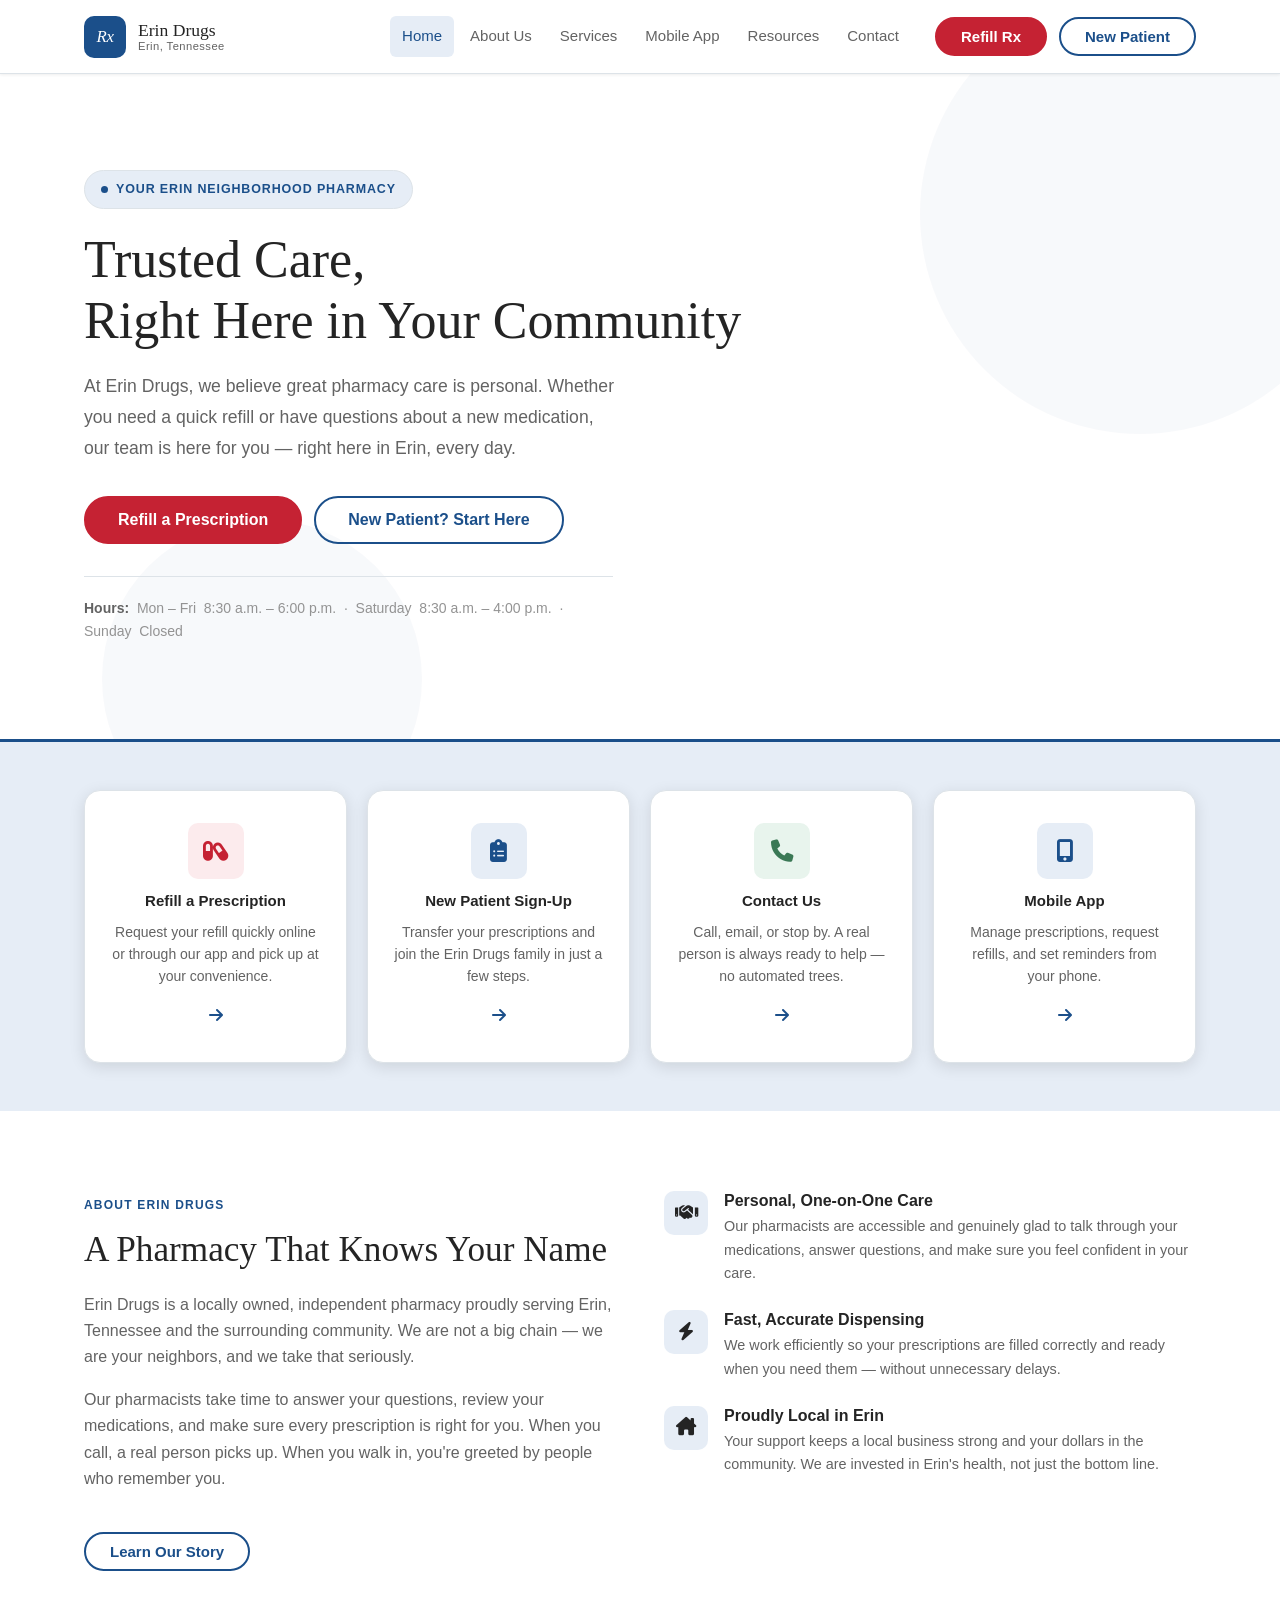
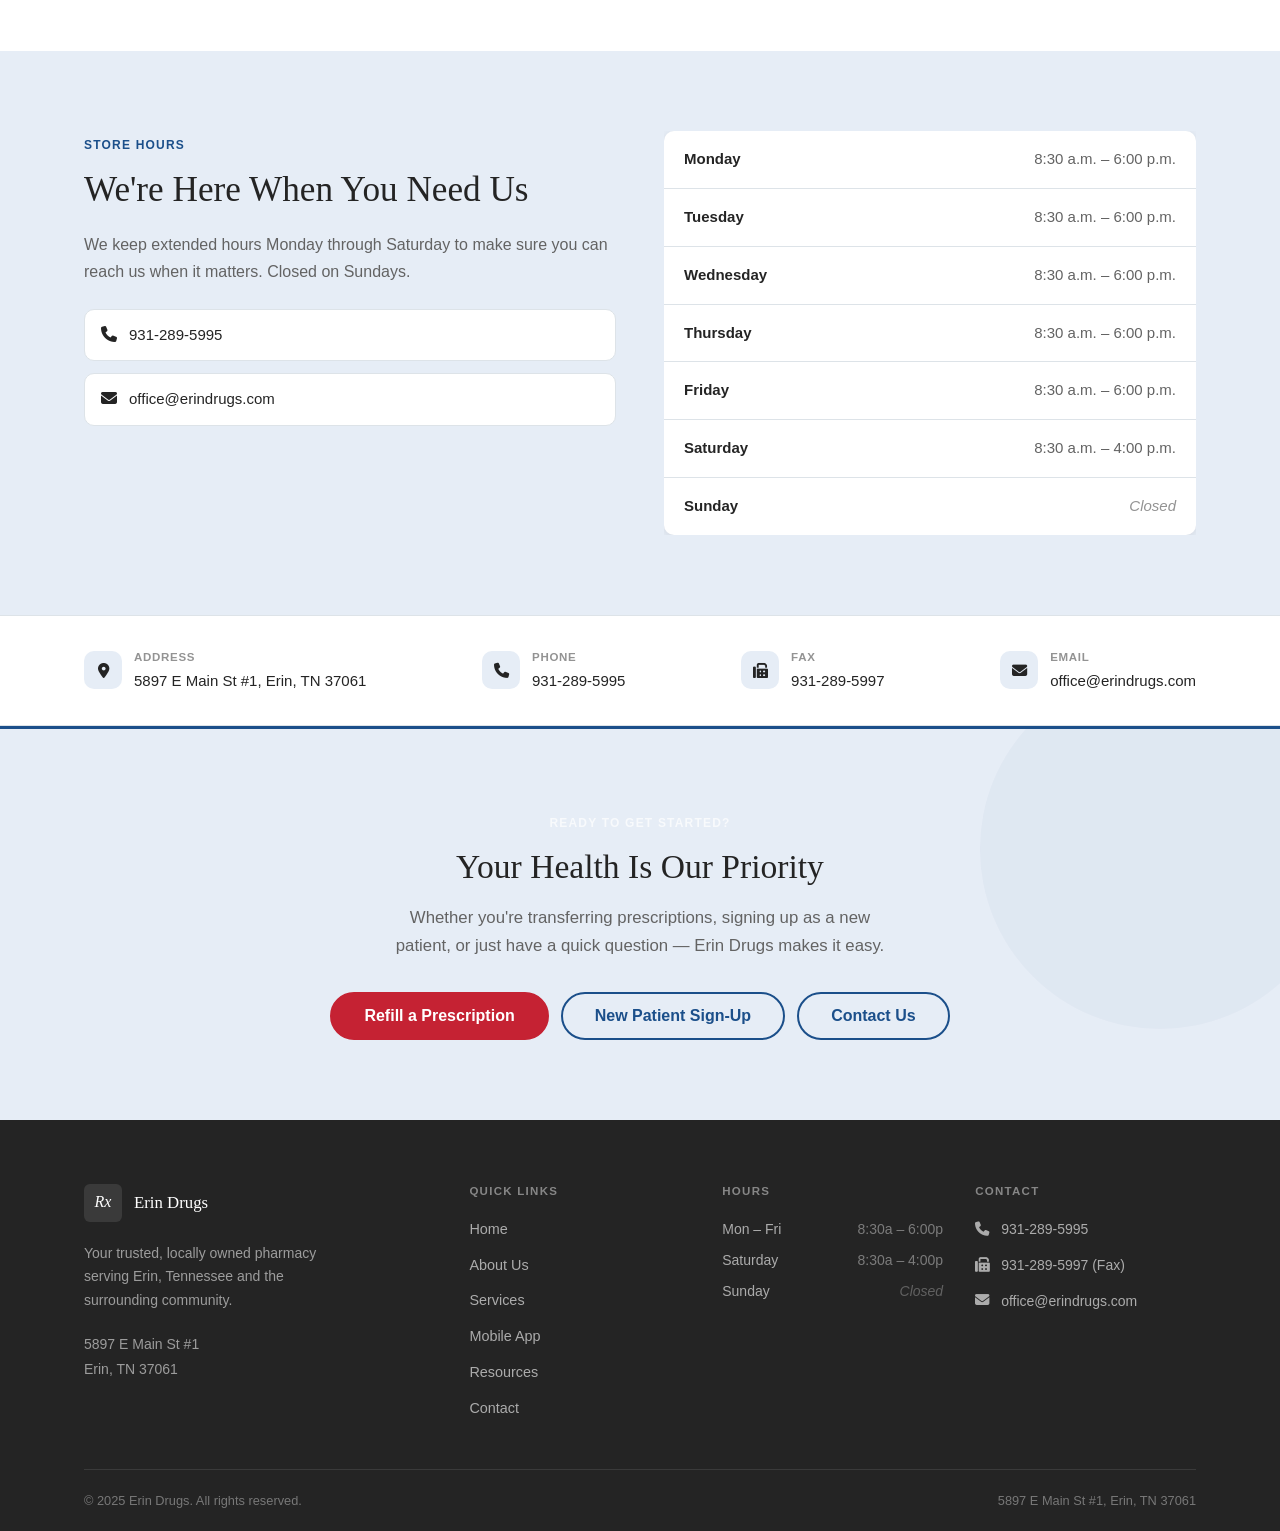
==== index.html @ 94b5dfa4 "Initial commit" ====
<!DOCTYPE html>
<html lang="en">
<head>
  <meta charset="UTF-8" />
  <meta name="viewport" content="width=device-width, initial-scale=1.0" />
  <meta name="description" content="Erin Drugs is your trusted, locally owned pharmacy in Erin, Tennessee. Prescription refills, medication counseling, immunizations, and more — from a team that knows you by name." />
  <title>Erin Drugs — Erin, TN</title>
  <link rel="stylesheet" href="styles.css" />
  <link rel="stylesheet" href="https://cdnjs.cloudflare.com/ajax/libs/font-awesome/6.5.1/css/all.min.css" />
</head>
<body>

  <!-- ============================================================
       SITE HEADER — repeated on every page
       ============================================================ -->
  <header class="site-header">
    <div class="container header-inner">

      <a href="index.html" class="logo" aria-label="Erin Drugs — Home">
        <div class="logo-mark" aria-hidden="true">Rx</div>
        <div class="logo-text">
          <span class="logo-name">Erin Drugs</span>
          <span class="logo-tagline">Erin, Tennessee</span>
        </div>
      </a>

      <nav class="main-nav" id="main-nav" aria-label="Main navigation">
        <ul class="nav-list">
          <li><a href="index.html">Home</a></li>
          <li><a href="about.html">About Us</a></li>
          <li><a href="services.html">Services</a></li>
          <li><a href="mobile-app.html">Mobile App</a></li>
          <li><a href="resources.html">Resources</a></li>
          <li><a href="contact.html">Contact</a></li>
        </ul>
        <!-- These buttons are visible only in the mobile nav panel -->
        <div class="nav-mobile-actions">
          <a href="https://portal.digitalpharmacist.com/?pharmacy_id=72386233-e318-42da-95c2-bdc05692a526" class="btn btn-accent btn-lg">Refill a Prescription</a>
          <!-- TODO: Replace # with your new patient registration URL -->
          <a href="contact.html" class="btn btn-outline btn-lg">New Patient Sign-Up</a>
        </div>
      </nav>

      <!-- Desktop action buttons -->
      <div class="header-actions">
        <a href="https://portal.digitalpharmacist.com/?pharmacy_id=72386233-e318-42da-95c2-bdc05692a526" class="btn btn-accent">Refill Rx</a>
        <!-- TODO: Replace # with your new patient registration URL -->
        <a href="contact.html" class="btn btn-outline">New Patient</a>
      </div>

      <button
        class="mobile-menu-toggle"
        id="mobile-menu-toggle"
        aria-controls="main-nav"
        aria-expanded="false"
        aria-label="Toggle navigation menu"
      >
        <span></span>
        <span></span>
        <span></span>
      </button>

    </div>
  </header>
  <!-- ============================================================
       END SITE HEADER
       ============================================================ -->


  <main>

    <!-- ────────────────────────────────────────────────────────
         HERO
         ──────────────────────────────────────────────────────── -->
    <section class="hero" aria-labelledby="hero-heading">
      <div class="container">
        <div class="hero-inner">

          <div class="hero-badge" aria-hidden="true">
            <span class="hero-badge-dot"></span>
            Your Erin Neighborhood Pharmacy
          </div>

          <h1 id="hero-heading">
            Trusted Care,<br>
            Right Here in Your Community
          </h1>

          <p class="hero-sub">
            At Erin Drugs, we believe great pharmacy care is personal.
            Whether you need a quick refill or have questions about a new
            medication, our team is here for you — right here in Erin,
            every day.
          </p>

          <div class="hero-actions">
            <a href="https://portal.digitalpharmacist.com/?pharmacy_id=72386233-e318-42da-95c2-bdc05692a526" class="btn btn-accent btn-lg">Refill a Prescription</a>
            <!-- TODO: Replace # with your new patient registration URL -->
            <a href="contact.html" class="btn btn-outline btn-lg">New Patient? Start Here</a>
          </div>

          <p class="hero-note">
            <strong>Hours:</strong>&nbsp;
            Mon – Fri &nbsp;8:30 a.m. – 6:00 p.m.
            &nbsp;·&nbsp;
            Saturday &nbsp;8:30 a.m. – 4:00 p.m.
            &nbsp;·&nbsp;
            Sunday &nbsp;Closed
          </p>

        </div>
      </div>
    </section>
    <!-- END HERO -->


    <!-- ────────────────────────────────────────────────────────
         QUICK ACTION CARDS
         ──────────────────────────────────────────────────────── -->
    <section class="section section--sm section--alt" aria-label="Quick actions">
      <div class="container">
        <div class="action-cards">

          <a href="https://portal.digitalpharmacist.com/?pharmacy_id=72386233-e318-42da-95c2-bdc05692a526" class="action-card">
            <div class="action-card-icon action-card-icon--accent" aria-hidden="true"><i class="fa-solid fa-capsules"></i></div>
            <h3>Refill a Prescription</h3>
            <p>Request your refill quickly online or through our app and pick up at your convenience.</p>
            <span class="action-card-arrow" aria-hidden="true"><i class="fa-solid fa-arrow-right"></i></span>
          </a>

          <!-- TODO: Replace # with your new patient registration URL -->
          <a href="contact.html" class="action-card">
            <div class="action-card-icon action-card-icon--primary" aria-hidden="true"><i class="fa-solid fa-clipboard-list"></i></div>
            <h3>New Patient Sign-Up</h3>
            <p>Transfer your prescriptions and join the Erin Drugs family in just a few steps.</p>
            <span class="action-card-arrow" aria-hidden="true"><i class="fa-solid fa-arrow-right"></i></span>
          </a>

          <a href="contact.html" class="action-card">
            <div class="action-card-icon action-card-icon--green" aria-hidden="true"><i class="fa-solid fa-phone"></i></div>
            <h3>Contact Us</h3>
            <p>Call, email, or stop by. A real person is always ready to help — no automated trees.</p>
            <span class="action-card-arrow" aria-hidden="true"><i class="fa-solid fa-arrow-right"></i></span>
          </a>

          <a href="mobile-app.html" class="action-card">
            <div class="action-card-icon action-card-icon--primary" aria-hidden="true"><i class="fa-solid fa-mobile-screen-button"></i></div>
            <h3>Mobile App</h3>
            <p>Manage prescriptions, request refills, and set reminders from your phone.</p>
            <span class="action-card-arrow" aria-hidden="true"><i class="fa-solid fa-arrow-right"></i></span>
          </a>

        </div>
      </div>
    </section>
    <!-- END QUICK ACTION CARDS -->


    <!-- ────────────────────────────────────────────────────────
         WELCOME / TRUST SECTION
         ──────────────────────────────────────────────────────── -->
    <section class="section section--white" aria-labelledby="welcome-heading">
      <div class="container">
        <div class="welcome-grid">

          <div class="welcome-text">
            <span class="section-label">About Erin Drugs</span>
            <h2 id="welcome-heading">A Pharmacy That Knows Your Name</h2>
            <p>
              Erin Drugs is a locally owned, independent pharmacy proudly serving
              Erin, Tennessee and the surrounding community. We are not a big chain —
              we are your neighbors, and we take that seriously.
            </p>
            <p>
              Our pharmacists take time to answer your questions, review your medications,
              and make sure every prescription is right for you. When you call, a real person
              picks up. When you walk in, you're greeted by people who remember you.
            </p>
            <a href="about.html" class="btn btn-outline mt-6">Learn Our Story</a>
          </div>

          <div class="trust-points">

            <div class="trust-point">
              <div class="trust-point-icon" aria-hidden="true"><i class="fa-solid fa-handshake"></i></div>
              <div class="trust-point-body">
                <h4>Personal, One-on-One Care</h4>
                <p>Our pharmacists are accessible and genuinely glad to talk through your medications, answer questions, and make sure you feel confident in your care.</p>
              </div>
            </div>

            <div class="trust-point">
              <div class="trust-point-icon" aria-hidden="true"><i class="fa-solid fa-bolt"></i></div>
              <div class="trust-point-body">
                <h4>Fast, Accurate Dispensing</h4>
                <p>We work efficiently so your prescriptions are filled correctly and ready when you need them — without unnecessary delays.</p>
              </div>
            </div>

            <div class="trust-point">
              <div class="trust-point-icon" aria-hidden="true"><i class="fa-solid fa-house-chimney"></i></div>
              <div class="trust-point-body">
                <h4>Proudly Local in Erin</h4>
                <p>Your support keeps a local business strong and your dollars in the community. We are invested in Erin's health, not just the bottom line.</p>
              </div>
            </div>

          </div>

        </div>
      </div>
    </section>
    <!-- END WELCOME / TRUST SECTION -->


    <!-- ────────────────────────────────────────────────────────
         HOURS SECTION
         ──────────────────────────────────────────────────────── -->
    <section class="section section--alt" aria-labelledby="hours-heading">
      <div class="container">
        <div class="hours-grid">

          <div class="hours-info">
            <span class="section-label">Store Hours</span>
            <h2 id="hours-heading">We're Here When You Need Us</h2>
            <p>
              We keep extended hours Monday through Saturday to make sure you can reach us
              when it matters. Closed on Sundays.
            </p>
            <div class="hours-contact-links">
              <a href="tel:9312895995" class="hours-contact-link">
                <span aria-hidden="true"><i class="fa-solid fa-phone"></i></span>
                931-289-5995
              </a>
              <a href="mailto:office@erindrugs.com" class="hours-contact-link">
                <span aria-hidden="true"><i class="fa-solid fa-envelope"></i></span>
                office@erindrugs.com
              </a>
            </div>
          </div>

          <div class="hours-table-wrap">
            <table class="hours-table" aria-label="Pharmacy hours of operation">
              <tbody>
                <tr>
                  <td>Monday</td>
                  <td>8:30 a.m. – 6:00 p.m.</td>
                </tr>
                <tr>
                  <td>Tuesday</td>
                  <td>8:30 a.m. – 6:00 p.m.</td>
                </tr>
                <tr>
                  <td>Wednesday</td>
                  <td>8:30 a.m. – 6:00 p.m.</td>
                </tr>
                <tr>
                  <td>Thursday</td>
                  <td>8:30 a.m. – 6:00 p.m.</td>
                </tr>
                <tr>
                  <td>Friday</td>
                  <td>8:30 a.m. – 6:00 p.m.</td>
                </tr>
                <tr>
                  <td>Saturday</td>
                  <td>8:30 a.m. – 4:00 p.m.</td>
                </tr>
                <tr>
                  <td>Sunday</td>
                  <td class="hours-closed">Closed</td>
                </tr>
              </tbody>
            </table>
          </div>

        </div>
      </div>
    </section>
    <!-- END HOURS SECTION -->


    <!-- ────────────────────────────────────────────────────────
         CONTACT STRIP
         ──────────────────────────────────────────────────────── -->
    <div class="contact-strip" aria-label="Contact information summary">
      <div class="container">
        <div class="contact-strip-inner">

          <div class="contact-strip-item">
            <div class="contact-strip-icon" aria-hidden="true"><i class="fa-solid fa-location-dot"></i></div>
            <div>
              <strong>Address</strong>
              <span>5897 E Main St #1, Erin, TN 37061</span>
            </div>
          </div>

          <div class="contact-strip-item">
            <div class="contact-strip-icon" aria-hidden="true"><i class="fa-solid fa-phone"></i></div>
            <div>
              <strong>Phone</strong>
              <a href="tel:9312895995">931-289-5995</a>
            </div>
          </div>

          <div class="contact-strip-item">
            <div class="contact-strip-icon" aria-hidden="true"><i class="fa-solid fa-fax"></i></div>
            <div>
              <strong>Fax</strong>
              <span>931-289-5997</span>
            </div>
          </div>

          <div class="contact-strip-item">
            <div class="contact-strip-icon" aria-hidden="true"><i class="fa-solid fa-envelope"></i></div>
            <div>
              <strong>Email</strong>
              <a href="mailto:office@erindrugs.com">office@erindrugs.com</a>
            </div>
          </div>

        </div>
      </div>
    </div>
    <!-- END CONTACT STRIP -->


    <!-- ────────────────────────────────────────────────────────
         CTA STRIP
         ──────────────────────────────────────────────────────── -->
    <section class="cta-strip" aria-labelledby="cta-heading">
      <div class="container">
        <span class="section-label section-label--light">Ready to Get Started?</span>
        <h2 id="cta-heading">Your Health Is Our Priority</h2>
        <p>
          Whether you're transferring prescriptions, signing up as a new patient, or just
          have a quick question — Erin Drugs makes it easy.
        </p>
        <div class="btn-group">
          <a href="https://portal.digitalpharmacist.com/?pharmacy_id=72386233-e318-42da-95c2-bdc05692a526" class="btn btn-accent btn-lg">Refill a Prescription</a>
          <!-- TODO: Replace # with your new patient registration URL -->
          <a href="contact.html" class="btn btn-outline btn-lg">New Patient Sign-Up</a>
          <a href="contact.html" class="btn btn-outline btn-lg">Contact Us</a>
        </div>
      </div>
    </section>
    <!-- END CTA STRIP -->

  </main>


  <!-- ============================================================
       SITE FOOTER — repeated on every page
       ============================================================ -->
  <footer class="site-footer" aria-label="Site footer">
    <div class="container">
      <div class="footer-grid">

        <div class="footer-col">
          <a href="index.html" class="footer-logo" aria-label="Erin Drugs — Home">
            <div class="footer-logo-mark" aria-hidden="true">Rx</div>
            <span class="footer-logo-name">Erin Drugs</span>
          </a>
          <p class="footer-tagline">
            Your trusted, locally owned pharmacy serving Erin, Tennessee
            and the surrounding community.
          </p>
          <address class="footer-address">
            5897 E Main St #1<br>
            Erin, TN 37061
          </address>
        </div>

        <div class="footer-col">
          <h4>Quick Links</h4>
          <nav class="footer-links" aria-label="Footer navigation">
            <a href="index.html">Home</a>
            <a href="about.html">About Us</a>
            <a href="services.html">Services</a>
            <a href="mobile-app.html">Mobile App</a>
            <a href="resources.html">Resources</a>
            <a href="contact.html">Contact</a>
          </nav>
        </div>

        <div class="footer-col">
          <h4>Hours</h4>
          <div class="footer-hours">
            <div class="footer-hours-row">
              <span>Mon – Fri</span>
              <span>8:30a – 6:00p</span>
            </div>
            <div class="footer-hours-row">
              <span>Saturday</span>
              <span>8:30a – 4:00p</span>
            </div>
            <div class="footer-hours-row">
              <span>Sunday</span>
              <span class="closed">Closed</span>
            </div>
          </div>
        </div>

        <div class="footer-col">
          <h4>Contact</h4>
          <div class="footer-contact-links">
            <a href="tel:9312895995" class="footer-contact-link">
              <span aria-hidden="true"><i class="fa-solid fa-phone"></i></span> 931-289-5995
            </a>
            <a href="tel:9312895997" class="footer-contact-link">
              <span aria-hidden="true"><i class="fa-solid fa-fax"></i></span> 931-289-5997 (Fax)
            </a>
            <a href="mailto:office@erindrugs.com" class="footer-contact-link">
              <span aria-hidden="true"><i class="fa-solid fa-envelope"></i></span> office@erindrugs.com
            </a>
          </div>
        </div>

      </div>

      <div class="footer-bottom">
        <span>&copy; 2025 Erin Drugs. All rights reserved.</span>
        <span>5897 E Main St #1, Erin, TN 37061</span>
      </div>
    </div>
  </footer>
  <!-- ============================================================
       END SITE FOOTER
       ============================================================ -->


  <script src="script.js"></script>
</body>
</html>
---- styles.css ----
/* ==================================================
   Erin Drugs — Main Stylesheet
   styles.css
   ==================================================

   Table of Contents
   -------------------------------------------------
   1.  CSS Custom Properties
   2.  Reset & Base
   3.  Typography
   4.  Container & Layout
   5.  Buttons
   6.  Site Header & Logo
   7.  Navigation
   8.  Mobile Menu Toggle
   9.  Home Hero
   10. Quick Action Cards
   11. Welcome / Trust Section
   12. Hours Section
   13. Contact Info Strip
   14. CTA Strip
   15. Subpage Hero (Interior Pages)
   16. Content Sections (Shared)
   17. Service Items
   18. Value / Feature Cards
   19. About Page
   20. Mobile App Page
   21. Resources & FAQ Page
   22. Contact Page
   23. Contact Form
   24. Map Placeholder
   25. Site Footer
   26. Utilities
   27. Responsive — Tablet (max-width: 960px)
   28. Responsive — Mobile (max-width: 640px)
   ================================================== */


/* ─── 1. CSS Custom Properties ─────────────────────────────── */

:root {
  /* Brand colors */
  --clr-primary:         #1B4F8A;
  --clr-primary-dark:    #153E6E;
  --clr-primary-darker:  #0E2A4D;
  --clr-primary-light:   #E6EDF6;

  --clr-accent:          #C52233;
  --clr-accent-dark:     #A41C2B;
  --clr-accent-light:    #FCEBED;

  --clr-green:           #3A7855;
  --clr-green-light:     #E8F4ED;

  /* Neutrals */
  --clr-text:            #242424;
  --clr-text-muted:      #636363;
  --clr-text-light:      #939393;
  --clr-bg:              #FFFFFF;
  --clr-bg-alt:          #E6EDF6;
  --clr-white:           #FFFFFF;
  --clr-border:          #DDE3E8;
  --clr-border-dark:     #C5CDD4;

  /* Spacing scale */
  --sp-1:   0.25rem;
  --sp-2:   0.5rem;
  --sp-3:   0.75rem;
  --sp-4:   1rem;
  --sp-5:   1.25rem;
  --sp-6:   1.5rem;
  --sp-8:   2rem;
  --sp-10:  2.5rem;
  --sp-12:  3rem;
  --sp-16:  4rem;
  --sp-20:  5rem;
  --sp-24:  6rem;

  /* Border radius */
  --r-xs:   4px;
  --r-sm:   6px;
  --r:      10px;
  --r-lg:   16px;
  --r-xl:   24px;
  --r-full: 9999px;

  /* Shadows */
  --sh-xs: 0 1px 3px rgba(0, 0, 0, 0.07);
  --sh-sm: 0 2px 8px rgba(0, 0, 0, 0.09);
  --sh:    0 4px 16px rgba(0, 0, 0, 0.11);
  --sh-md: 0 8px 24px rgba(0, 0, 0, 0.13);
  --sh-lg: 0 16px 48px rgba(0, 0, 0, 0.15);

  /* Typography */
  --font-body:  -apple-system, BlinkMacSystemFont, 'Segoe UI', Roboto,
                Oxygen-Sans, Ubuntu, Cantarell, 'Helvetica Neue', sans-serif;
  --font-serif: Georgia, 'Palatino Linotype', 'Book Antiqua', Palatino, serif;

  /* Layout */
  --max-w:  1160px;
  --hdr-h:  74px;

  /* Transitions */
  --tr:      0.18s ease;
  --tr-slow: 0.30s ease;
}


/* ─── 2. Reset & Base ───────────────────────────────────────── */

*,
*::before,
*::after {
  box-sizing: border-box;
  margin: 0;
  padding: 0;
}

html {
  scroll-behavior: smooth;
  -webkit-text-size-adjust: 100%;
}

body {
  font-family: var(--font-body);
  font-size: 1rem;
  line-height: 1.65;
  color: var(--clr-text);
  background-color: var(--clr-bg);
  -webkit-font-smoothing: antialiased;
  -moz-osx-font-smoothing: grayscale;
}

body.nav-is-open {
  overflow: hidden;
}

img {
  max-width: 100%;
  height: auto;
  display: block;
}

a {
  color: var(--clr-primary);
  text-decoration: none;
  transition: color var(--tr);
}

a:hover {
  color: var(--clr-primary-dark);
}

ul,
ol {
  list-style: none;
}

table {
  border-collapse: collapse;
  width: 100%;
}

input,
textarea,
select,
button {
  font-family: inherit;
  font-size: inherit;
}


/* ─── 3. Typography ─────────────────────────────────────────── */

h1,
h2,
h3,
h4,
h5,
h6 {
  font-family: var(--font-serif);
  line-height: 1.25;
  color: var(--clr-text);
  font-weight: normal;
}

h1 { font-size: clamp(2rem, 5vw, 3rem); }
h2 { font-size: clamp(1.6rem, 3.5vw, 2.2rem); }
h3 { font-size: clamp(1.15rem, 2.5vw, 1.5rem); }
h4 { font-size: 1rem;      font-family: var(--font-body); font-weight: 700; }
h5 { font-size: 0.9375rem; font-family: var(--font-body); font-weight: 700; }

p {
  margin-bottom: var(--sp-4);
  color: var(--clr-text-muted);
  max-width: 68ch;
}

p:last-child {
  margin-bottom: 0;
}

strong {
  color: var(--clr-text);
  font-weight: 600;
}

/* Eyebrow / section labels */
.section-label {
  display: inline-block;
  font-family: var(--font-body);
  font-size: 0.75rem;
  font-weight: 700;
  letter-spacing: 0.1em;
  text-transform: uppercase;
  color: var(--clr-primary);
  margin-bottom: var(--sp-3);
}

.section-label--accent {
  color: var(--clr-accent);
}

.section-label--light {
  color: rgba(255, 255, 255, 0.70);
}


/* ─── 4. Container & Layout ─────────────────────────────────── */

.container {
  width: 100%;
  max-width: var(--max-w);
  margin-left: auto;
  margin-right: auto;
  padding-left: var(--sp-6);
  padding-right: var(--sp-6);
}

.section {
  padding-top: var(--sp-20);
  padding-bottom: var(--sp-20);
}

.section--sm {
  padding-top: var(--sp-12);
  padding-bottom: var(--sp-12);
}

.section--lg {
  padding-top: var(--sp-24);
  padding-bottom: var(--sp-24);
}

.section--alt   { background-color: var(--clr-bg-alt); }
.section--white { background-color: var(--clr-white); }
.section--primary { background-color: var(--clr-primary-light); color: var(--clr-text); }
.section--dark    { background-color: #242424; color: var(--clr-white); }

.section-header {
  margin-bottom: var(--sp-12);
}

.section-header h2 {
  margin-bottom: var(--sp-3);
}

.section-header p {
  font-size: 1.05rem;
  max-width: 60ch;
}

.section-header--center {
  text-align: center;
}

.section-header--center p {
  margin-left: auto;
  margin-right: auto;
}

/* Grid helpers */
.grid-2 {
  display: grid;
  grid-template-columns: 1fr 1fr;
  gap: var(--sp-8);
  align-items: start;
}

.grid-3 {
  display: grid;
  grid-template-columns: repeat(3, 1fr);
  gap: var(--sp-6);
}

.grid-4 {
  display: grid;
  grid-template-columns: repeat(4, 1fr);
  gap: var(--sp-6);
}


/* ─── 5. Buttons ────────────────────────────────────────────── */

.btn {
  display: inline-flex;
  align-items: center;
  justify-content: center;
  gap: var(--sp-2);
  padding: 0.625rem var(--sp-6);
  border: 2px solid transparent;
  border-radius: var(--r-full);
  font-family: var(--font-body);
  font-size: 0.9375rem;
  font-weight: 600;
  line-height: 1;
  cursor: pointer;
  text-decoration: none;
  white-space: nowrap;
  transition: background-color var(--tr), color var(--tr),
              border-color var(--tr), transform var(--tr), box-shadow var(--tr);
  -webkit-user-select: none;
  user-select: none;
}

.btn:focus-visible {
  outline: 3px solid var(--clr-accent);
  outline-offset: 3px;
}

.btn:active {
  transform: translateY(1px);
}

/* Primary — teal fill */
.btn-primary {
  background-color: var(--clr-primary);
  border-color: var(--clr-primary);
  color: var(--clr-white);
}

.btn-primary:hover {
  background-color: var(--clr-primary-dark);
  border-color: var(--clr-primary-dark);
  color: var(--clr-white);
  box-shadow: var(--sh-sm);
}

/* Accent — orange fill (main CTA) */
.btn-accent {
  background-color: var(--clr-accent);
  border-color: var(--clr-accent);
  color: var(--clr-white);
}

.btn-accent:hover {
  background-color: var(--clr-accent-dark);
  border-color: var(--clr-accent-dark);
  color: var(--clr-white);
  box-shadow: var(--sh-sm);
}

/* Outline — teal border on light background */
.btn-outline {
  background-color: transparent;
  border-color: var(--clr-primary);
  color: var(--clr-primary);
}

.btn-outline:hover {
  background-color: var(--clr-primary);
  color: var(--clr-white);
}

/* Outline white — white border on dark background */
.btn-outline-white {
  background-color: transparent;
  border-color: rgba(255, 255, 255, 0.70);
  color: var(--clr-white);
}

.btn-outline-white:hover {
  background-color: var(--clr-white);
  border-color: var(--clr-white);
  color: var(--clr-primary-dark);
}

/* Ghost */
.btn-ghost {
  background-color: transparent;
  border-color: transparent;
  color: var(--clr-primary);
  padding-left: var(--sp-3);
  padding-right: var(--sp-3);
}

.btn-ghost:hover {
  background-color: var(--clr-primary-light);
  color: var(--clr-primary-dark);
}

/* Sizes */
.btn-sm {
  padding: var(--sp-2) var(--sp-4);
  font-size: 0.875rem;
}

.btn-lg {
  padding: 0.875rem var(--sp-8);
  font-size: 1rem;
}

/* Button group */
.btn-group {
  display: flex;
  flex-wrap: wrap;
  gap: var(--sp-3);
  align-items: center;
}


/* ─── 6. Site Header & Logo ─────────────────────────────────── */

.site-header {
  position: sticky;
  top: 0;
  left: 0;
  right: 0;
  z-index: 100;
  height: var(--hdr-h);
  background-color: var(--clr-white);
  border-bottom: 1px solid var(--clr-border);
  box-shadow: var(--sh-xs);
}

.header-inner {
  display: flex;
  align-items: center;
  gap: var(--sp-6);
  height: 100%;
}

.logo {
  display: flex;
  align-items: center;
  gap: var(--sp-3);
  text-decoration: none;
  flex-shrink: 0;
}

.logo-mark {
  width: 42px;
  height: 42px;
  background-color: var(--clr-primary);
  border-radius: var(--r);
  display: flex;
  align-items: center;
  justify-content: center;
  color: var(--clr-white);
  font-family: var(--font-serif);
  font-size: 1.05rem;
  font-style: italic;
  flex-shrink: 0;
  letter-spacing: -0.02em;
  transition: background-color var(--tr);
}

.logo:hover .logo-mark {
  background-color: var(--clr-primary-dark);
}

.logo-text {
  display: flex;
  flex-direction: column;
  line-height: 1.15;
}

.logo-name {
  font-family: var(--font-serif);
  font-size: 1.1rem;
  color: var(--clr-text);
  font-weight: normal;
  transition: color var(--tr);
}

.logo-tagline {
  font-size: 0.7rem;
  color: var(--clr-text-muted);
  letter-spacing: 0.04em;
}

.logo:hover .logo-name {
  color: var(--clr-primary);
}


/* ─── 7. Navigation ─────────────────────────────────────────── */

.main-nav {
  margin-left: auto;
}

.nav-list {
  display: flex;
  align-items: center;
  gap: var(--sp-1);
}

.nav-list a {
  display: block;
  padding: var(--sp-2) var(--sp-3);
  font-size: 0.9375rem;
  font-weight: 500;
  color: var(--clr-text-muted);
  border-radius: var(--r-sm);
  text-decoration: none;
  transition: color var(--tr), background-color var(--tr);
}

.nav-list a:hover,
.nav-list a.active {
  color: var(--clr-primary);
  background-color: var(--clr-primary-light);
}

.header-actions {
  display: flex;
  align-items: center;
  gap: var(--sp-3);
  flex-shrink: 0;
}

/* Mobile actions shown inside the open nav panel */
.nav-mobile-actions {
  display: none;
}


/* ─── 8. Mobile Menu Toggle ─────────────────────────────────── */

.mobile-menu-toggle {
  display: none;
  flex-direction: column;
  justify-content: center;
  gap: 5px;
  width: 40px;
  height: 40px;
  background: none;
  border: none;
  border-radius: var(--r-sm);
  cursor: pointer;
  padding: var(--sp-2);
  margin-left: auto;
  flex-shrink: 0;
  transition: background-color var(--tr);
}

.mobile-menu-toggle:hover {
  background-color: var(--clr-primary-light);
}

.mobile-menu-toggle span {
  display: block;
  width: 100%;
  height: 2px;
  background-color: var(--clr-text);
  border-radius: 2px;
  transition: transform var(--tr), opacity var(--tr);
  transform-origin: center;
}

.mobile-menu-toggle.is-active span:nth-child(1) {
  transform: translateY(7px) rotate(45deg);
}

.mobile-menu-toggle.is-active span:nth-child(2) {
  opacity: 0;
  transform: scaleX(0);
}

.mobile-menu-toggle.is-active span:nth-child(3) {
  transform: translateY(-7px) rotate(-45deg);
}


/* ─── 9. Home Hero ──────────────────────────────────────────── */

.hero {
  background: var(--clr-white);
  color: var(--clr-text);
  padding: var(--sp-24) 0;
  position: relative;
  overflow: hidden;
  border-bottom: 3px solid var(--clr-primary);
}

/* Decorative background shapes */
.hero::before {
  content: '';
  position: absolute;
  top: -80px;
  right: -80px;
  width: 440px;
  height: 440px;
  background: rgba(27, 79, 138, 0.03);
  border-radius: 50%;
  pointer-events: none;
}

.hero::after {
  content: '';
  position: absolute;
  bottom: -100px;
  left: 8%;
  width: 320px;
  height: 320px;
  background: rgba(27, 79, 138, 0.03);
  border-radius: 50%;
  pointer-events: none;
}

.hero-inner {
  position: relative;
  z-index: 1;
  max-width: 720px;
}

.hero-badge {
  display: inline-flex;
  align-items: center;
  gap: var(--sp-2);
  background: var(--clr-primary-light);
  border: 1px solid var(--clr-border);
  border-radius: var(--r-full);
  padding: var(--sp-2) var(--sp-4);
  font-size: 0.78rem;
  font-weight: 700;
  letter-spacing: 0.07em;
  text-transform: uppercase;
  color: var(--clr-primary);
  margin-bottom: var(--sp-5);
}

.hero-badge-dot {
  width: 7px;
  height: 7px;
  background-color: var(--clr-primary);
  border-radius: 50%;
  display: inline-block;
  flex-shrink: 0;
}

.hero h1 {
  color: var(--clr-text);
  margin-bottom: var(--sp-5);
  font-size: clamp(2.1rem, 5vw, 3.25rem);
  line-height: 1.18;
}

.hero-sub {
  font-size: 1.1rem;
  color: var(--clr-text-muted);
  max-width: 55ch;
  line-height: 1.75;
  margin-bottom: var(--sp-8);
}

.hero-actions {
  display: flex;
  flex-wrap: wrap;
  gap: var(--sp-3);
  align-items: center;
  margin-bottom: var(--sp-8);
}

.hero-note {
  font-size: 0.875rem;
  color: var(--clr-text-light);
  border-top: 1px solid var(--clr-border);
  padding-top: var(--sp-5);
}

.hero-note strong {
  color: var(--clr-text-muted);
}


/* ─── 10. Quick Action Cards ────────────────────────────────── */

.action-cards {
  display: grid;
  grid-template-columns: repeat(4, 1fr);
  gap: var(--sp-5);
}

.action-card {
  background-color: var(--clr-white);
  border-radius: var(--r-lg);
  box-shadow: var(--sh);
  padding: var(--sp-8) var(--sp-6);
  text-align: center;
  text-decoration: none;
  color: var(--clr-text);
  border: 1px solid var(--clr-border);
  display: flex;
  flex-direction: column;
  align-items: center;
  gap: var(--sp-3);
  transition: transform var(--tr-slow), box-shadow var(--tr-slow), border-color var(--tr);
}

.action-card:hover {
  transform: translateY(-5px);
  box-shadow: var(--sh-lg);
  border-color: var(--clr-primary);
  color: var(--clr-text);
}

.action-card-icon {
  width: 56px;
  height: 56px;
  border-radius: var(--r);
  display: flex;
  align-items: center;
  justify-content: center;
  font-size: 1.4rem;
  flex-shrink: 0;
}

.action-card-icon--primary { background-color: var(--clr-primary-light); color: var(--clr-primary); }
.action-card-icon--accent  { background-color: var(--clr-accent-light);  color: var(--clr-accent); }
.action-card-icon--green   { background-color: var(--clr-green-light);   color: var(--clr-green); }

.action-card h3 {
  font-family: var(--font-body);
  font-size: 0.9375rem;
  font-weight: 700;
  color: var(--clr-text);
  line-height: 1.3;
}

.action-card p {
  font-size: 0.875rem;
  color: var(--clr-text-muted);
  margin: 0;
  max-width: none;
  line-height: 1.55;
}

.action-card-arrow {
  font-size: 1rem;
  color: var(--clr-primary);
  font-weight: 700;
  margin-top: var(--sp-1);
}


/* ─── 11. Welcome / Trust Section ───────────────────────────── */

.welcome-grid {
  display: grid;
  grid-template-columns: 1fr 1fr;
  gap: var(--sp-12);
  align-items: start;
}

.welcome-text h2 {
  margin-bottom: var(--sp-5);
}

.trust-points {
  display: flex;
  flex-direction: column;
  gap: var(--sp-6);
}

.trust-point {
  display: flex;
  gap: var(--sp-4);
  align-items: flex-start;
}

.trust-point-icon {
  width: 44px;
  height: 44px;
  flex-shrink: 0;
  background-color: var(--clr-primary-light);
  border-radius: var(--r);
  display: flex;
  align-items: center;
  justify-content: center;
  font-size: 1.15rem;
}

.trust-point-body h4 {
  margin-bottom: var(--sp-1);
}

.trust-point-body p {
  font-size: 0.9rem;
  margin: 0;
  max-width: none;
}


/* ─── 12. Hours Section ─────────────────────────────────────── */

.hours-grid {
  display: grid;
  grid-template-columns: 1fr 1fr;
  gap: var(--sp-12);
  align-items: start;
}

.hours-info h2 {
  margin-bottom: var(--sp-5);
}

.hours-table-wrap {
  overflow-x: auto;
}

.hours-table {
  width: 100%;
  border-radius: var(--r);
  overflow: hidden;
  box-shadow: var(--sh-sm);
  background-color: var(--clr-white);
}

.hours-table tr {
  border-bottom: 1px solid var(--clr-border);
}

.hours-table tr:last-child {
  border-bottom: none;
}

.hours-table td {
  padding: var(--sp-4) var(--sp-5);
  font-size: 0.9375rem;
}

.hours-table td:first-child {
  font-weight: 600;
  color: var(--clr-text);
  width: 50%;
}

.hours-table td:last-child {
  color: var(--clr-text-muted);
  text-align: right;
}

.hours-closed {
  color: var(--clr-text-light) !important;
  font-style: italic;
}

.hours-contact-links {
  display: flex;
  flex-direction: column;
  gap: var(--sp-3);
  margin-top: var(--sp-6);
}

.hours-contact-link {
  display: flex;
  align-items: center;
  gap: var(--sp-3);
  font-size: 0.9375rem;
  font-weight: 500;
  color: var(--clr-text);
  text-decoration: none;
  padding: var(--sp-3) var(--sp-4);
  background-color: var(--clr-white);
  border-radius: var(--r);
  border: 1px solid var(--clr-border);
  transition: border-color var(--tr), box-shadow var(--tr), color var(--tr);
}

.hours-contact-link:hover {
  border-color: var(--clr-primary);
  box-shadow: var(--sh-sm);
  color: var(--clr-primary);
}

.hours-contact-link span {
  font-size: 1rem;
}


/* ─── 13. Contact Info Strip ────────────────────────────────── */

.contact-strip {
  background-color: var(--clr-white);
  border-top: 1px solid var(--clr-border);
  border-bottom: 1px solid var(--clr-border);
}

.contact-strip-inner {
  display: flex;
  align-items: center;
  justify-content: space-between;
  gap: var(--sp-6);
  flex-wrap: wrap;
  padding: var(--sp-8) 0;
}

.contact-strip-item {
  display: flex;
  align-items: center;
  gap: var(--sp-3);
  font-size: 0.9375rem;
}

.contact-strip-icon {
  width: 38px;
  height: 38px;
  background-color: var(--clr-primary-light);
  border-radius: var(--r);
  display: flex;
  align-items: center;
  justify-content: center;
  font-size: 0.95rem;
  flex-shrink: 0;
}

.contact-strip-item strong {
  display: block;
  font-size: 0.72rem;
  text-transform: uppercase;
  letter-spacing: 0.06em;
  color: var(--clr-text-light);
  margin-bottom: 2px;
  font-weight: 700;
}

.contact-strip-item a,
.contact-strip-item span {
  color: var(--clr-text);
  font-weight: 500;
}

.contact-strip-item a:hover {
  color: var(--clr-primary);
}


/* ─── 14. CTA Strip ─────────────────────────────────────────── */

.cta-strip {
  background: var(--clr-primary-light);
  color: var(--clr-text);
  padding: var(--sp-20) 0;
  text-align: center;
  position: relative;
  overflow: hidden;
  border-top: 3px solid var(--clr-primary);
}

.cta-strip::before {
  content: '';
  position: absolute;
  top: -60px;
  right: -60px;
  width: 360px;
  height: 360px;
  background: rgba(27, 79, 138, 0.03);
  border-radius: 50%;
  pointer-events: none;
}

.cta-strip h2 {
  color: var(--clr-text);
  margin-bottom: var(--sp-4);
  font-size: clamp(1.5rem, 3.5vw, 2.1rem);
  position: relative;
  z-index: 1;
}

.cta-strip p {
  color: var(--clr-text-muted);
  max-width: 54ch;
  margin-left: auto;
  margin-right: auto;
  margin-bottom: var(--sp-8);
  font-size: 1.05rem;
  position: relative;
  z-index: 1;
}

.cta-strip .btn-group {
  justify-content: center;
  position: relative;
  z-index: 1;
}


/* ─── 15. Subpage Hero ──────────────────────────────────────── */

.page-hero {
  background: var(--clr-white);
  color: var(--clr-text);
  padding: var(--sp-16) 0;
  position: relative;
  overflow: hidden;
  border-bottom: 3px solid var(--clr-primary);
}

.page-hero::before {
  content: '';
  position: absolute;
  top: -60px;
  right: -60px;
  width: 300px;
  height: 300px;
  background: rgba(27, 79, 138, 0.03);
  border-radius: 50%;
  pointer-events: none;
}

.page-hero-inner {
  position: relative;
  z-index: 1;
}

.page-hero h1 {
  color: var(--clr-text);
  margin-bottom: var(--sp-3);
  font-size: clamp(1.8rem, 4vw, 2.6rem);
}

.page-hero p {
  color: var(--clr-text-muted);
  font-size: 1.05rem;
  max-width: 58ch;
  margin: 0;
}

.breadcrumb {
  display: flex;
  align-items: center;
  gap: var(--sp-2);
  font-size: 0.85rem;
  color: var(--clr-text-light);
  margin-bottom: var(--sp-4);
}

.breadcrumb a {
  color: var(--clr-text-muted);
  text-decoration: none;
  transition: color var(--tr);
}

.breadcrumb a:hover {
  color: var(--clr-primary);
}

.breadcrumb-sep {
  opacity: 0.45;
}


/* ─── 16. Content Sections (Shared) ────────────────────────── */

.prose p {
  max-width: none;
  font-size: 1.0125rem;
  line-height: 1.78;
  color: var(--clr-text-muted);
  margin-bottom: var(--sp-5);
}

.content-lead {
  font-size: 1.15rem;
  color: var(--clr-text-muted);
  line-height: 1.78;
  max-width: 72ch;
  margin-bottom: var(--sp-6);
}


/* ─── 17. Service Items ─────────────────────────────────────── */

.service-list {
  display: flex;
  flex-direction: column;
  gap: var(--sp-4);
}

.service-item {
  display: grid;
  grid-template-columns: 64px 1fr;
  gap: var(--sp-6);
  align-items: start;
  background-color: var(--clr-white);
  border-radius: var(--r-lg);
  border: 1px solid var(--clr-border);
  padding: var(--sp-8);
  transition: border-color var(--tr), box-shadow var(--tr);
}

.service-item:hover {
  border-color: var(--clr-primary);
  box-shadow: var(--sh);
}

.service-item-icon {
  width: 56px;
  height: 56px;
  background-color: var(--clr-primary-light);
  border-radius: var(--r);
  display: flex;
  align-items: center;
  justify-content: center;
  font-size: 1.35rem;
  flex-shrink: 0;
}

.service-item-icon--accent { background-color: var(--clr-accent-light); }
.service-item-icon--green  { background-color: var(--clr-green-light);  }

.service-item-body h3 {
  font-size: 1.15rem;
  margin-bottom: var(--sp-2);
}

.service-item-body p {
  font-size: 0.95rem;
  max-width: none;
  margin-bottom: var(--sp-5);
}

.service-item-body .btn {
  font-size: 0.875rem;
  padding: 0.5rem var(--sp-4);
}


/* ─── 18. Value / Feature Cards ─────────────────────────────── */

.feature-card {
  background-color: var(--clr-white);
  border-radius: var(--r-lg);
  border: 1px solid var(--clr-border);
  padding: var(--sp-8) var(--sp-6);
  text-align: center;
  transition: transform var(--tr-slow), box-shadow var(--tr-slow);
}

.feature-card:hover {
  transform: translateY(-4px);
  box-shadow: var(--sh);
}

.feature-card-icon {
  width: 60px;
  height: 60px;
  margin: 0 auto var(--sp-5);
  background-color: var(--clr-primary-light);
  border-radius: var(--r-lg);
  display: flex;
  align-items: center;
  justify-content: center;
  font-size: 1.4rem;
}

.feature-card h3 {
  font-size: 1.05rem;
  margin-bottom: var(--sp-3);
}

.feature-card p {
  font-size: 0.9rem;
  margin: 0;
  max-width: none;
}


/* ─── 19. About Page ────────────────────────────────────────── */

.story-grid {
  display: grid;
  grid-template-columns: 1fr 1fr;
  gap: var(--sp-16);
  align-items: start;
}

.story-callout {
  background-color: var(--clr-primary-light);
  border-left: 4px solid var(--clr-primary);
  border-radius: 0 var(--r) var(--r) 0;
  padding: var(--sp-6) var(--sp-8);
  margin-top: var(--sp-6);
}

.story-callout p {
  font-size: 1rem;
  color: var(--clr-primary-dark);
  margin: 0;
  max-width: none;
  font-style: italic;
  line-height: 1.75;
}

.story-aside {
  background-color: var(--clr-white);
  border-radius: var(--r-lg);
  border: 1px solid var(--clr-border);
  padding: var(--sp-8);
  box-shadow: var(--sh-sm);
}

.story-aside h3 {
  font-size: 1.2rem;
  margin-bottom: var(--sp-6);
}

.aside-list {
  display: flex;
  flex-direction: column;
  gap: var(--sp-4);
}

.aside-list-item {
  display: flex;
  align-items: flex-start;
  gap: var(--sp-3);
  font-size: 0.9375rem;
  color: var(--clr-text-muted);
  line-height: 1.6;
}

.aside-list-item::before {
  content: '\f00c';
  font-family: 'Font Awesome 6 Free';
  font-weight: 900;
  color: var(--clr-green);
  flex-shrink: 0;
  font-size: 0.9rem;
  margin-top: 2px;
}

.value-cards {
  display: grid;
  grid-template-columns: repeat(3, 1fr);
  gap: var(--sp-5);
}

.value-card {
  background-color: var(--clr-white);
  border-radius: var(--r-lg);
  border: 1px solid var(--clr-border);
  padding: var(--sp-8) var(--sp-6);
  transition: border-color var(--tr), box-shadow var(--tr);
}

.value-card:hover {
  border-color: var(--clr-primary);
  box-shadow: var(--sh-sm);
}

.value-card-icon {
  font-size: 1.75rem;
  margin-bottom: var(--sp-4);
  display: block;
  line-height: 1;
}

.value-card h3 {
  font-family: var(--font-body);
  font-size: 1rem;
  font-weight: 700;
  margin-bottom: var(--sp-3);
}

.value-card p {
  font-size: 0.9rem;
  margin: 0;
  max-width: none;
  line-height: 1.65;
}


/* ─── 20. Mobile App Page ───────────────────────────────────── */

.app-intro-grid {
  display: grid;
  grid-template-columns: 1fr 1.1fr;
  gap: var(--sp-12);
  align-items: center;
}

.app-visual {
  background: linear-gradient(
    145deg,
    var(--clr-primary-light) 0%,
    var(--clr-bg-alt) 100%
  );
  border-radius: var(--r-xl);
  border: 1px solid var(--clr-border);
  aspect-ratio: 9 / 14;
  max-height: 500px;
  display: flex;
  flex-direction: column;
  align-items: center;
  justify-content: center;
  gap: var(--sp-4);
  box-shadow: var(--sh-md);
}

.app-visual-icon {
  font-size: 4rem;
  line-height: 1;
}

.app-visual-label {
  font-size: 0.9rem;
  color: var(--clr-text-muted);
  text-align: center;
  max-width: 18ch;
  margin: 0;
  line-height: 1.55;
}

.app-intro-text h2 {
  margin-bottom: var(--sp-4);
}

.app-intro-text p {
  max-width: none;
}

.app-store-buttons {
  display: flex;
  flex-wrap: wrap;
  gap: var(--sp-3);
  margin-top: var(--sp-6);
}

.app-store-btn {
  display: flex;
  align-items: center;
  gap: var(--sp-3);
  padding: var(--sp-3) var(--sp-5);
  background-color: var(--clr-text);
  color: var(--clr-white);
  border-radius: var(--r);
  text-decoration: none;
  min-width: 180px;
  transition: background-color var(--tr), transform var(--tr);
}

.app-store-btn:hover {
  background-color: #242424;
  color: var(--clr-white);
  transform: translateY(-2px);
}

.app-store-btn-icon {
  font-size: 1.4rem;
  flex-shrink: 0;
  line-height: 1;
}

.app-store-btn-text {
  display: flex;
  flex-direction: column;
  line-height: 1.2;
}

.app-store-btn-text small {
  font-size: 0.63rem;
  opacity: 0.72;
  text-transform: uppercase;
  letter-spacing: 0.04em;
}

.app-store-btn-text strong {
  font-size: 0.9375rem;
  color: var(--clr-white);
  font-weight: 600;
}

.app-features-grid {
  display: grid;
  grid-template-columns: repeat(3, 1fr);
  gap: var(--sp-5);
}

.app-feature-item {
  background-color: var(--clr-white);
  border: 1px solid var(--clr-border);
  border-radius: var(--r-lg);
  padding: var(--sp-6);
  transition: border-color var(--tr), transform var(--tr-slow);
}

.app-feature-item:hover {
  border-color: var(--clr-primary);
  transform: translateY(-3px);
}

.app-feature-icon {
  font-size: 1.6rem;
  margin-bottom: var(--sp-4);
  display: block;
  line-height: 1;
}

.app-feature-item h4 {
  margin-bottom: var(--sp-2);
}

.app-feature-item p {
  font-size: 0.875rem;
  margin: 0;
  max-width: none;
}

.how-it-works {
  display: flex;
  flex-direction: column;
  gap: var(--sp-6);
}

.how-step {
  display: flex;
  gap: var(--sp-5);
  align-items: flex-start;
}

.how-step-num {
  width: 44px;
  height: 44px;
  flex-shrink: 0;
  background-color: var(--clr-primary);
  color: var(--clr-white);
  border-radius: 50%;
  display: flex;
  align-items: center;
  justify-content: center;
  font-weight: 700;
  font-size: 1rem;
  font-family: var(--font-body);
}

.how-step-body h4 {
  margin-bottom: var(--sp-1);
  font-size: 1rem;
}

.how-step-body p {
  font-size: 0.9rem;
  margin: 0;
  max-width: none;
}


/* ─── 21. Resources & FAQ Page ──────────────────────────────── */

.faq-list {
  display: flex;
  flex-direction: column;
  gap: var(--sp-3);
}

.faq-item {
  background-color: var(--clr-white);
  border: 1px solid var(--clr-border);
  border-radius: var(--r);
  overflow: hidden;
  transition: border-color var(--tr);
}

.faq-item:hover,
.faq-item.faq-open {
  border-color: var(--clr-primary);
}

.faq-question {
  display: flex;
  align-items: center;
  justify-content: space-between;
  gap: var(--sp-4);
  padding: var(--sp-5) var(--sp-6);
  cursor: pointer;
  font-weight: 600;
  font-size: 0.9375rem;
  color: var(--clr-text);
  background: none;
  border: none;
  width: 100%;
  text-align: left;
  transition: color var(--tr);
}

.faq-question:hover {
  color: var(--clr-primary);
}

.faq-toggle {
  font-size: 1.4rem;
  flex-shrink: 0;
  color: var(--clr-primary);
  font-weight: 300;
  line-height: 1;
  user-select: none;
  transition: transform var(--tr);
  display: inline-block;
}

.faq-item.faq-open .faq-toggle {
  transform: rotate(45deg);
}

.faq-answer {
  padding: 0 var(--sp-6) var(--sp-5);
  font-size: 0.9375rem;
  color: var(--clr-text-muted);
  line-height: 1.72;
  display: none;
}

.faq-item.faq-open .faq-answer {
  display: block;
}

.insurance-grid {
  display: grid;
  grid-template-columns: repeat(2, 1fr);
  gap: var(--sp-5);
}

.insurance-item {
  background-color: var(--clr-white);
  border: 1px solid var(--clr-border);
  border-radius: var(--r);
  padding: var(--sp-6);
  transition: border-color var(--tr);
}

.insurance-item:hover {
  border-color: var(--clr-primary);
}

.insurance-item h4 {
  margin-bottom: var(--sp-2);
}

.insurance-item p {
  font-size: 0.9rem;
  margin: 0;
  max-width: none;
}

.tips-list {
  display: flex;
  flex-direction: column;
  gap: var(--sp-3);
}

.tip-item {
  display: flex;
  gap: var(--sp-4);
  align-items: flex-start;
  padding: var(--sp-5) var(--sp-6);
  background-color: var(--clr-white);
  border: 1px solid var(--clr-border);
  border-radius: var(--r);
  transition: border-color var(--tr);
}

.tip-item:hover {
  border-color: var(--clr-primary);
}

.tip-icon {
  font-size: 1.15rem;
  flex-shrink: 0;
  width: 36px;
  height: 36px;
  display: flex;
  align-items: center;
  justify-content: center;
  background-color: var(--clr-primary-light);
  border-radius: var(--r-sm);
  line-height: 1;
}

.tip-item h4 {
  margin-bottom: var(--sp-1);
}

.tip-item p {
  font-size: 0.9rem;
  margin: 0;
  max-width: none;
}


/* ─── 22. Contact Page ──────────────────────────────────────── */

.contact-page-grid {
  display: grid;
  grid-template-columns: 1fr 1.5fr;
  gap: var(--sp-10);
  align-items: start;
}

.contact-info-block {
  background-color: var(--clr-white);
  border: 1px solid var(--clr-border);
  border-radius: var(--r-lg);
  padding: var(--sp-8);
  box-shadow: var(--sh-sm);
}

.contact-info-block h2 {
  font-size: 1.35rem;
  margin-bottom: var(--sp-6);
}

.contact-detail {
  display: flex;
  align-items: flex-start;
  gap: var(--sp-4);
  padding: var(--sp-4) 0;
  border-bottom: 1px solid var(--clr-border);
}

.contact-detail:last-of-type {
  border-bottom: none;
  padding-bottom: 0;
}

.contact-detail-icon {
  width: 40px;
  height: 40px;
  flex-shrink: 0;
  background-color: var(--clr-primary-light);
  border-radius: var(--r);
  display: flex;
  align-items: center;
  justify-content: center;
  font-size: 0.95rem;
}

.contact-detail-body strong {
  display: block;
  font-size: 0.72rem;
  text-transform: uppercase;
  letter-spacing: 0.06em;
  color: var(--clr-text-light);
  margin-bottom: 3px;
  font-weight: 700;
}

.contact-detail-body a,
.contact-detail-body span {
  font-size: 0.9375rem;
  color: var(--clr-text);
  font-weight: 500;
}

.contact-detail-body a:hover {
  color: var(--clr-primary);
}

.hours-contact-table {
  width: 100%;
  margin-top: var(--sp-6);
  font-size: 0.9rem;
}

.hours-contact-table tr {
  border-bottom: 1px solid var(--clr-border);
}

.hours-contact-table tr:last-child {
  border-bottom: none;
}

.hours-contact-table td {
  padding: var(--sp-3) 0;
  color: var(--clr-text-muted);
}

.hours-contact-table td:first-child {
  font-weight: 600;
  color: var(--clr-text);
  width: 55%;
}

.hours-contact-table td:last-child {
  text-align: right;
}


/* ─── 23. Contact Form ──────────────────────────────────────── */

.contact-form-wrap {
  background-color: var(--clr-white);
  border: 1px solid var(--clr-border);
  border-radius: var(--r-lg);
  padding: var(--sp-8);
  box-shadow: var(--sh-sm);
}

.contact-form-wrap h2 {
  font-size: 1.35rem;
  margin-bottom: var(--sp-2);
}

.contact-form-wrap > p {
  font-size: 0.9rem;
  color: var(--clr-text-muted);
  margin-bottom: var(--sp-6);
  max-width: none;
}

.form-row {
  display: grid;
  grid-template-columns: 1fr 1fr;
  gap: var(--sp-4);
}

.form-group {
  display: flex;
  flex-direction: column;
  gap: var(--sp-2);
  margin-bottom: var(--sp-4);
}

.form-label {
  font-size: 0.875rem;
  font-weight: 600;
  color: var(--clr-text);
}

.form-label span {
  color: var(--clr-accent);
  margin-left: 2px;
}

.form-input,
.form-textarea,
.form-select {
  width: 100%;
  padding: 0.625rem var(--sp-4);
  border: 1.5px solid var(--clr-border);
  border-radius: var(--r);
  font-family: var(--font-body);
  font-size: 0.9375rem;
  color: var(--clr-text);
  background-color: var(--clr-white);
  transition: border-color var(--tr), box-shadow var(--tr);
  line-height: 1.5;
  appearance: none;
  -webkit-appearance: none;
}

.form-input:focus,
.form-textarea:focus,
.form-select:focus {
  outline: none;
  border-color: var(--clr-primary);
  box-shadow: 0 0 0 3px rgba(27, 79, 138, 0.12);
}

.form-input::placeholder,
.form-textarea::placeholder {
  color: var(--clr-text-light);
}

.form-textarea {
  min-height: 140px;
  resize: vertical;
}

.form-note {
  font-size: 0.82rem;
  color: var(--clr-text-muted);
  margin-top: var(--sp-4);
  line-height: 1.6;
  max-width: none;
}


/* ─── 24. Map Placeholder ───────────────────────────────────── */

.map-placeholder {
  width: 100%;
  height: 360px;
  background: linear-gradient(
    135deg,
    var(--clr-primary-light) 0%,
    var(--clr-bg-alt) 100%
  );
  border-radius: var(--r-lg);
  border: 2px dashed var(--clr-border);
  display: flex;
  flex-direction: column;
  align-items: center;
  justify-content: center;
  gap: var(--sp-4);
  color: var(--clr-text-muted);
  text-align: center;
}

.map-placeholder-icon {
  font-size: 2.5rem;
  line-height: 1;
}

.map-placeholder p {
  font-size: 0.9375rem;
  margin: 0;
  max-width: 32ch;
  line-height: 1.65;
}

.map-placeholder a {
  color: var(--clr-primary);
  font-weight: 600;
  text-decoration: underline;
}


/* ─── 25. Site Footer ───────────────────────────────────────── */

.site-footer {
  background-color: #242424;
  color: rgba(255, 255, 255, 0.75);
  padding-top: var(--sp-16);
}

.footer-grid {
  display: grid;
  grid-template-columns: 1.6fr 1fr 1fr 1fr;
  gap: var(--sp-8);
  padding-bottom: var(--sp-12);
  border-bottom: 1px solid rgba(255, 255, 255, 0.10);
}

.footer-col h4 {
  font-family: var(--font-body);
  font-size: 0.72rem;
  font-weight: 700;
  text-transform: uppercase;
  letter-spacing: 0.11em;
  color: rgba(255, 255, 255, 0.45);
  margin-bottom: var(--sp-5);
}

.footer-logo {
  display: flex;
  align-items: center;
  gap: var(--sp-3);
  text-decoration: none;
  margin-bottom: var(--sp-5);
}

.footer-logo-mark {
  width: 38px;
  height: 38px;
  background-color: rgba(255, 255, 255, 0.10);
  border-radius: var(--r-sm);
  display: flex;
  align-items: center;
  justify-content: center;
  color: var(--clr-white);
  font-family: var(--font-serif);
  font-size: 1rem;
  font-style: italic;
  flex-shrink: 0;
}

.footer-logo-name {
  font-family: var(--font-serif);
  font-size: 1.05rem;
  color: var(--clr-white);
}

.footer-tagline {
  font-size: 0.875rem;
  color: rgba(255, 255, 255, 0.55);
  line-height: 1.68;
  margin-bottom: var(--sp-5);
  max-width: 30ch;
}

.footer-address {
  font-size: 0.875rem;
  color: rgba(255, 255, 255, 0.55);
  line-height: 1.78;
  font-style: normal;
}

.footer-links {
  display: flex;
  flex-direction: column;
  gap: var(--sp-3);
}

.footer-links a {
  font-size: 0.9rem;
  color: rgba(255, 255, 255, 0.62);
  text-decoration: none;
  transition: color var(--tr);
}

.footer-links a:hover {
  color: var(--clr-white);
}

.footer-hours {
  display: flex;
  flex-direction: column;
  gap: var(--sp-2);
}

.footer-hours-row {
  display: flex;
  justify-content: space-between;
  gap: var(--sp-3);
  font-size: 0.875rem;
}

.footer-hours-row span:first-child {
  color: rgba(255, 255, 255, 0.62);
}

.footer-hours-row span:last-child {
  color: rgba(255, 255, 255, 0.40);
  text-align: right;
}

.footer-hours-row span.closed {
  color: rgba(255, 255, 255, 0.28);
  font-style: italic;
}

.footer-contact-links {
  display: flex;
  flex-direction: column;
  gap: var(--sp-3);
}

.footer-contact-link {
  display: flex;
  align-items: center;
  gap: var(--sp-3);
  font-size: 0.875rem;
  color: rgba(255, 255, 255, 0.62);
  text-decoration: none;
  transition: color var(--tr);
}

.footer-contact-link:hover {
  color: var(--clr-white);
}

.footer-contact-link span {
  font-size: 0.9rem;
}

.footer-bottom {
  display: flex;
  align-items: center;
  justify-content: space-between;
  gap: var(--sp-4);
  flex-wrap: wrap;
  padding: var(--sp-5) 0;
  font-size: 0.8rem;
  color: rgba(255, 255, 255, 0.38);
}

.footer-bottom a {
  color: rgba(255, 255, 255, 0.48);
  text-decoration: none;
  transition: color var(--tr);
}

.footer-bottom a:hover {
  color: rgba(255, 255, 255, 0.80);
}


/* ─── 26. Utilities ─────────────────────────────────────────── */

.text-center { text-align: center; }

.mt-4  { margin-top: var(--sp-4);  }
.mt-6  { margin-top: var(--sp-6);  }
.mt-8  { margin-top: var(--sp-8);  }
.mt-10 { margin-top: var(--sp-10); }

.mb-4  { margin-bottom: var(--sp-4);  }
.mb-6  { margin-bottom: var(--sp-6);  }
.mb-8  { margin-bottom: var(--sp-8);  }

.sr-only {
  position: absolute;
  width: 1px;
  height: 1px;
  padding: 0;
  margin: -1px;
  overflow: hidden;
  clip: rect(0, 0, 0, 0);
  white-space: nowrap;
  border-width: 0;
}


/* ─── 27. Responsive — Tablet (max-width: 960px) ────────────── */

@media (max-width: 960px) {
  :root {
    --hdr-h: 66px;
  }

  /* Show hamburger, hide desktop elements */
  .mobile-menu-toggle {
    display: flex;
  }

  .header-actions {
    display: none;
  }

  /* Mobile nav becomes a full-height panel */
  .main-nav {
    display: none;
    position: fixed;
    top: var(--hdr-h);
    left: 0;
    right: 0;
    bottom: 0;
    background-color: var(--clr-white);
    z-index: 99;
    padding: var(--sp-6);
    overflow-y: auto;
    flex-direction: column;
    border-top: 1px solid var(--clr-border);
    box-shadow: var(--sh-lg);
  }

  .main-nav.nav-open {
    display: flex;
  }

  .nav-list {
    flex-direction: column;
    align-items: stretch;
    gap: var(--sp-1);
    margin-bottom: var(--sp-6);
  }

  .nav-list a {
    font-size: 1.1rem;
    padding: var(--sp-4);
    border-radius: var(--r);
  }

  .nav-mobile-actions {
    display: flex;
    flex-direction: column;
    gap: var(--sp-3);
    padding-top: var(--sp-6);
    border-top: 1px solid var(--clr-border);
  }

  .nav-mobile-actions .btn {
    width: 100%;
    justify-content: center;
    padding: var(--sp-4);
    font-size: 1rem;
  }

  /* Grid collapsing */
  .action-cards {
    grid-template-columns: repeat(2, 1fr);
  }

  .welcome-grid,
  .hours-grid,
  .story-grid,
  .app-intro-grid,
  .contact-page-grid {
    grid-template-columns: 1fr;
  }

  .grid-2 {
    grid-template-columns: 1fr;
  }

  .grid-3,
  .value-cards,
  .app-features-grid {
    grid-template-columns: repeat(2, 1fr);
  }

  .grid-4 {
    grid-template-columns: repeat(2, 1fr);
  }

  .footer-grid {
    grid-template-columns: 1fr 1fr;
    gap: var(--sp-8);
  }

  .insurance-grid {
    grid-template-columns: 1fr;
  }

  .contact-strip-inner {
    gap: var(--sp-4);
  }
}


/* ─── 28. Responsive — Mobile (max-width: 640px) ────────────── */

@media (max-width: 640px) {
  :root {
    --hdr-h: 60px;
  }

  .container {
    padding-left: var(--sp-4);
    padding-right: var(--sp-4);
  }

  .section {
    padding-top: var(--sp-12);
    padding-bottom: var(--sp-12);
  }

  .section--sm {
    padding-top: var(--sp-8);
    padding-bottom: var(--sp-8);
  }

  .hero {
    padding: var(--sp-16) 0 var(--sp-12);
  }

  .hero-badge {
    font-size: 0.7rem;
  }

  .action-cards {
    grid-template-columns: 1fr;
  }

  .grid-3,
  .value-cards,
  .app-features-grid {
    grid-template-columns: 1fr;
  }

  .grid-4 {
    grid-template-columns: 1fr;
  }

  .footer-grid {
    grid-template-columns: 1fr;
  }

  .footer-bottom {
    flex-direction: column;
    text-align: center;
  }

  .contact-strip-inner {
    flex-direction: column;
    align-items: flex-start;
  }

  .form-row {
    grid-template-columns: 1fr;
  }

  .service-item {
    grid-template-columns: 1fr;
  }

  .cta-strip {
    padding: var(--sp-12) 0;
  }

  .page-hero {
    padding: var(--sp-12) 0;
  }

  .logo-tagline {
    display: none;
  }

  .app-intro-grid {
    gap: var(--sp-8);
  }

  .app-visual {
    aspect-ratio: 16 / 9;
    max-height: 260px;
  }

  .story-grid {
    gap: var(--sp-8);
  }

  .section-header {
    margin-bottom: var(--sp-8);
  }

  .map-placeholder {
    height: 260px;
  }
}
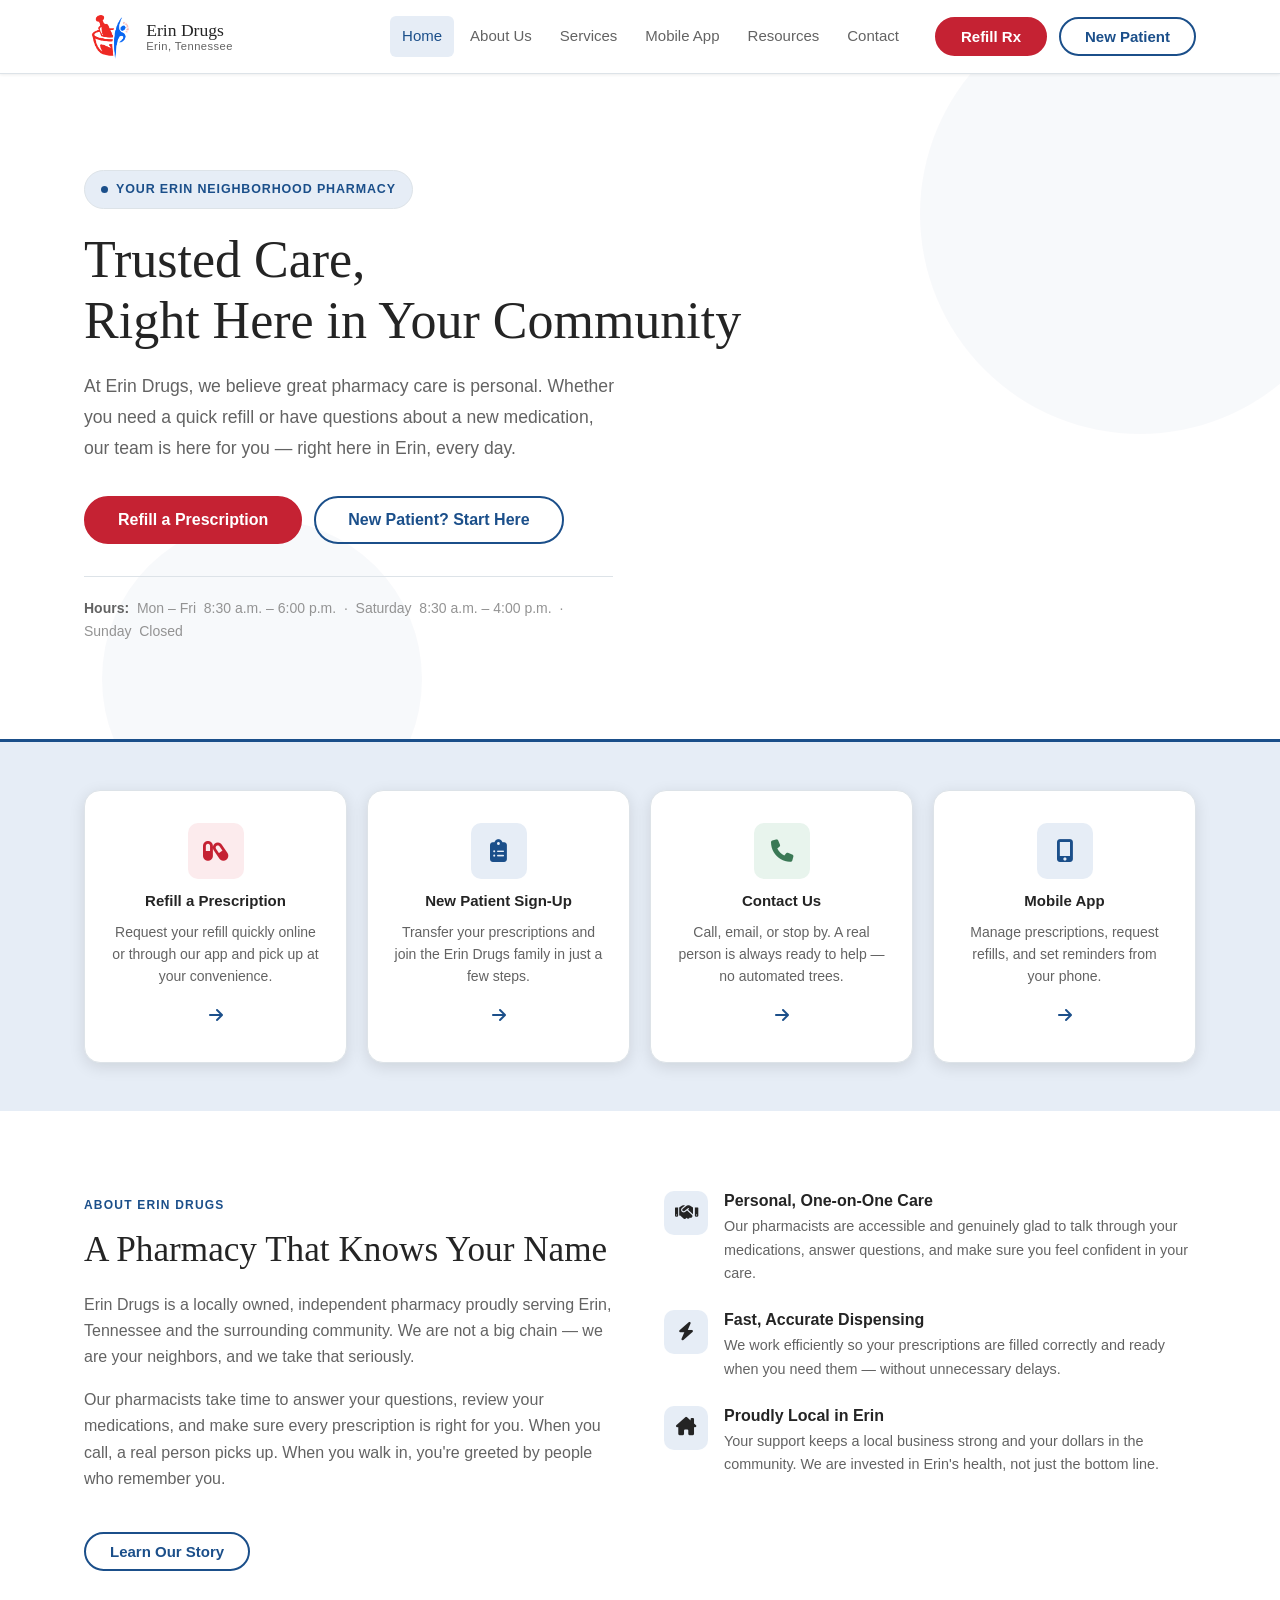
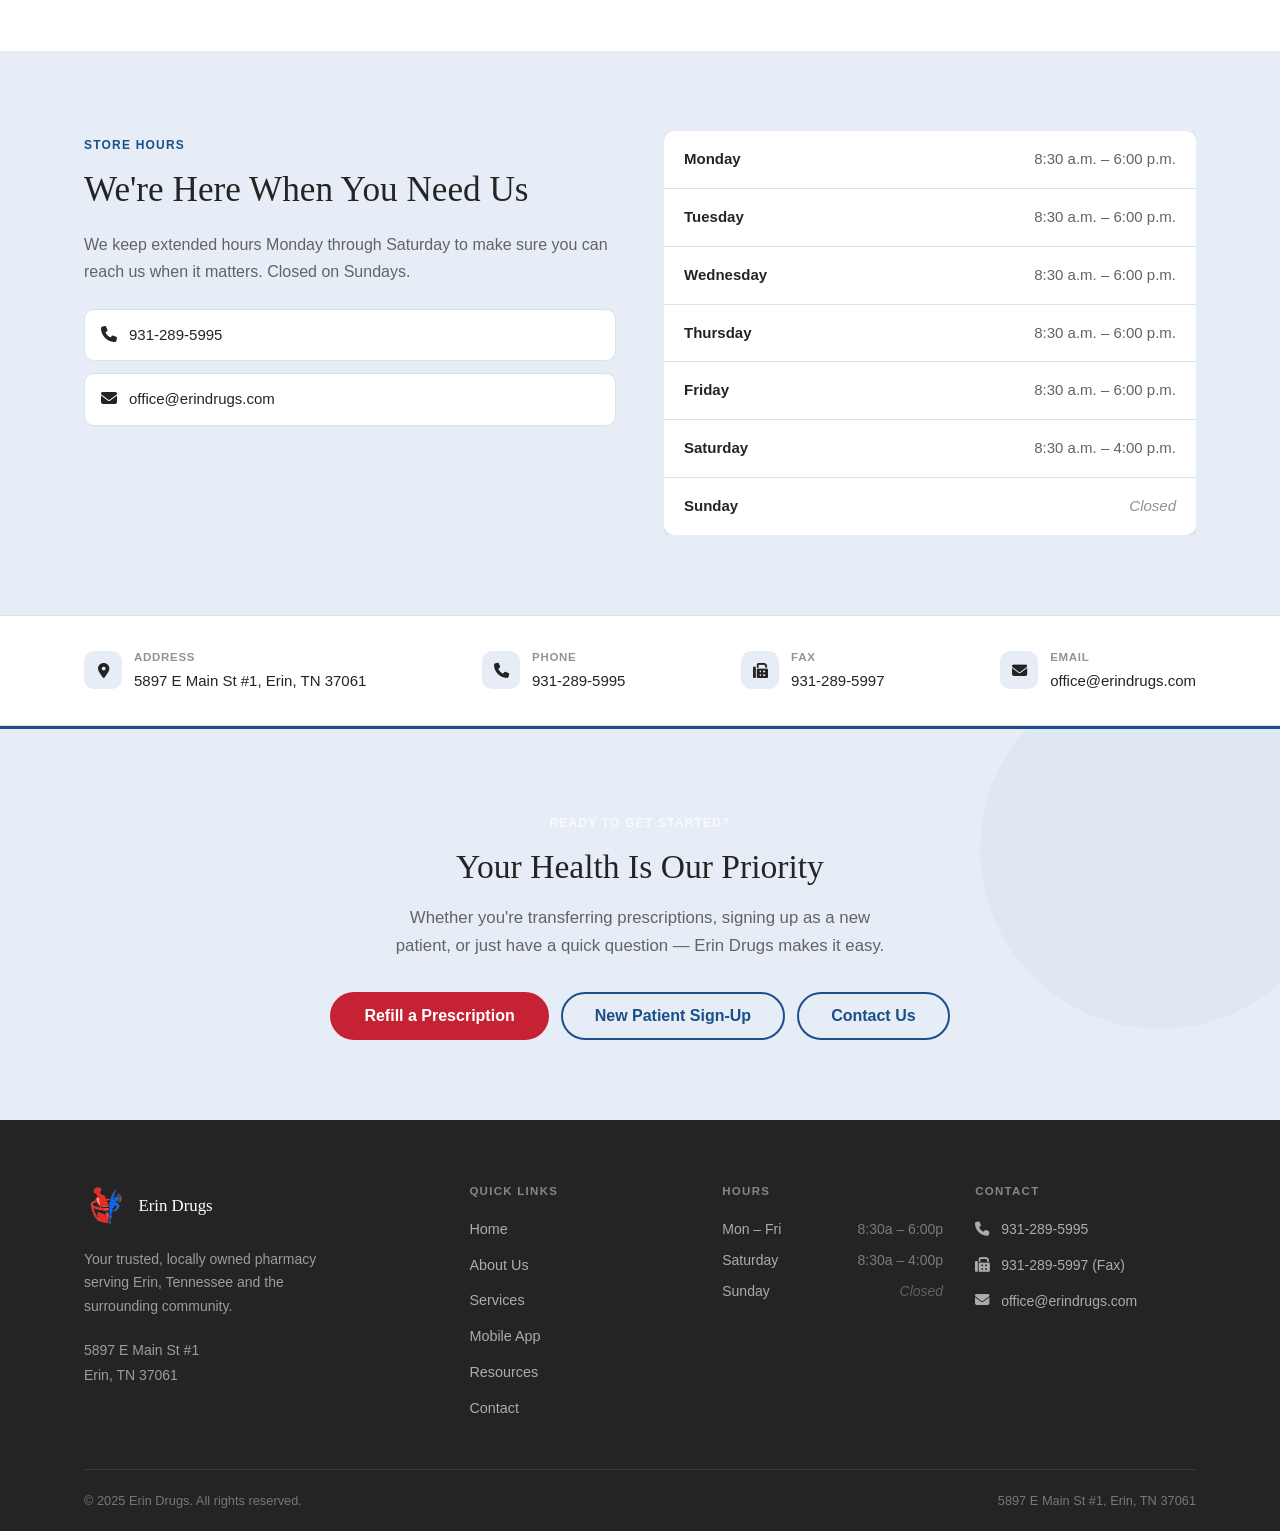
==== commit bc83f9ef: "Replace Rx text logo with PharmacyLogo image - Add assets/pharmacy-logo.png - Swap header and footer" ====
--- a/index.html
+++ b/index.html
@@ -17,7 +17,7 @@
     <div class="container header-inner">
 
       <a href="index.html" class="logo" aria-label="Erin Drugs — Home">
-        <div class="logo-mark" aria-hidden="true">Rx</div>
+        <img src="assets/pharmacy-logo.png" alt="" class="logo-mark" />
         <div class="logo-text">
           <span class="logo-name">Erin Drugs</span>
           <span class="logo-tagline">Erin, Tennessee</span>
@@ -358,7 +358,7 @@
 
         <div class="footer-col">
           <a href="index.html" class="footer-logo" aria-label="Erin Drugs — Home">
-            <div class="footer-logo-mark" aria-hidden="true">Rx</div>
+            <img src="assets/pharmacy-logo.png" alt="" class="footer-logo-mark" />
             <span class="footer-logo-name">Erin Drugs</span>
           </a>
           <p class="footer-tagline">
--- a/styles.css
+++ b/styles.css
@@ -449,24 +449,16 @@
 }
 
 .logo-mark {
-  width: 42px;
-  height: 42px;
-  background-color: var(--clr-primary);
-  border-radius: var(--r);
-  display: flex;
-  align-items: center;
-  justify-content: center;
-  color: var(--clr-white);
-  font-family: var(--font-serif);
-  font-size: 1.05rem;
-  font-style: italic;
+  width: auto;
+  height: 52px;
+  object-fit: contain;
+  display: block;
   flex-shrink: 0;
-  letter-spacing: -0.02em;
-  transition: background-color var(--tr);
+  transition: opacity var(--tr);
 }
 
 .logo:hover .logo-mark {
-  background-color: var(--clr-primary-dark);
+  opacity: 0.85;
 }
 
 .logo-text {
@@ -1863,17 +1855,10 @@
 }
 
 .footer-logo-mark {
-  width: 38px;
-  height: 38px;
-  background-color: rgba(255, 255, 255, 0.10);
-  border-radius: var(--r-sm);
-  display: flex;
-  align-items: center;
-  justify-content: center;
-  color: var(--clr-white);
-  font-family: var(--font-serif);
-  font-size: 1rem;
-  font-style: italic;
+  width: auto;
+  height: 44px;
+  object-fit: contain;
+  display: block;
   flex-shrink: 0;
 }
 
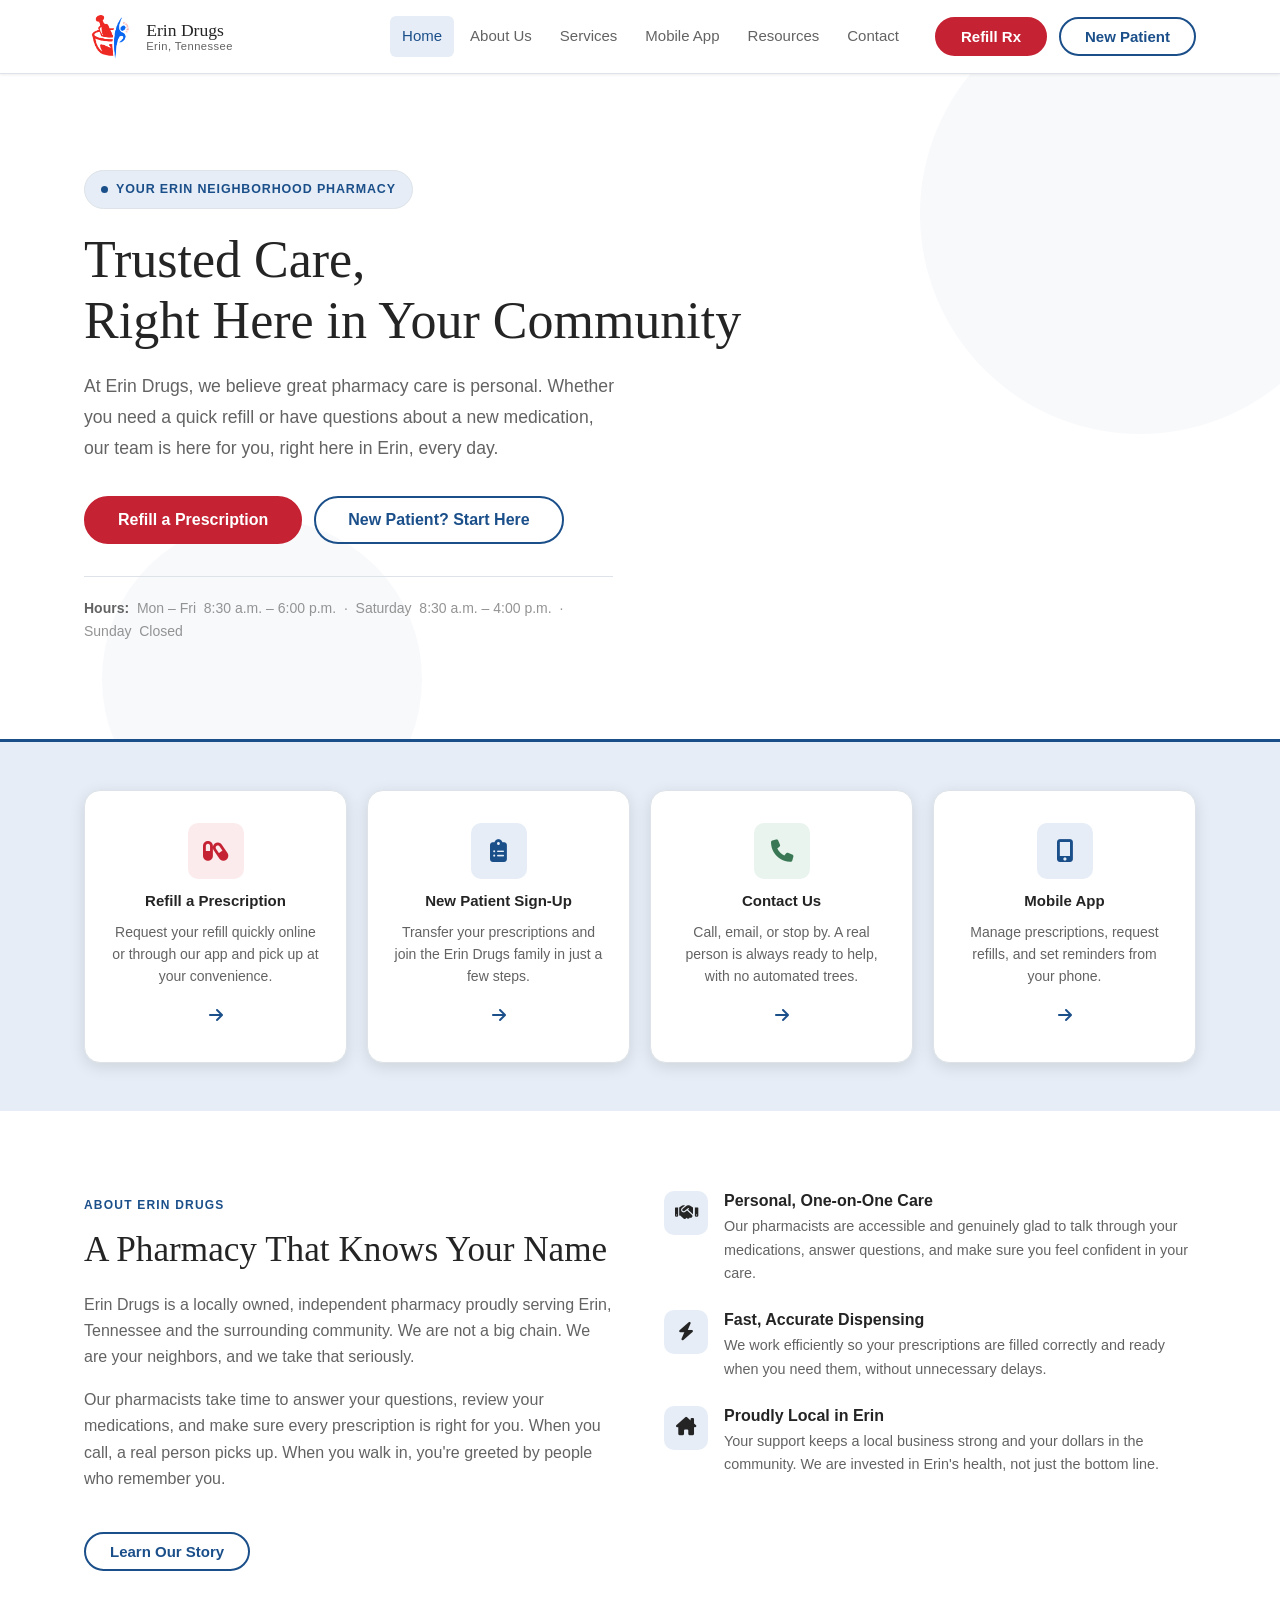
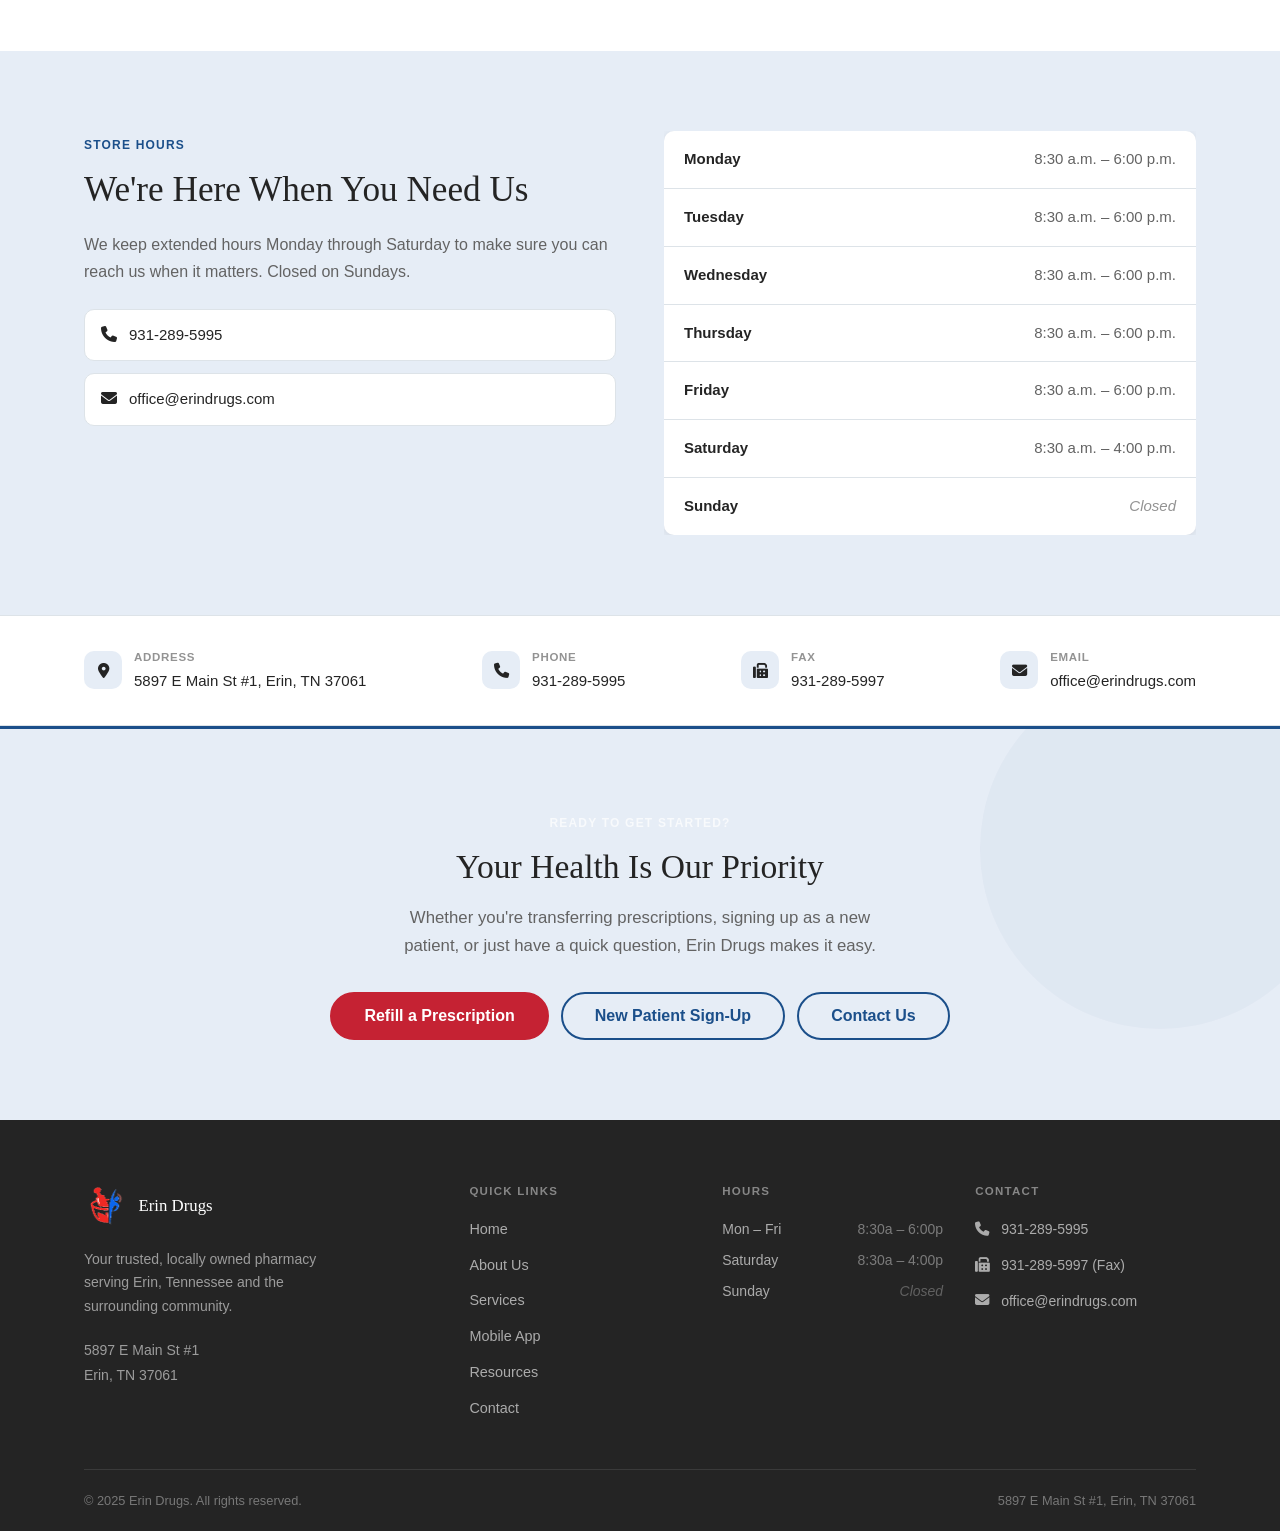
==== commit 6e9ecd35: "Remove em dashes from site copy Co-Authored-By: Claude Opus 4.8 (1M context) <noreply@anthropic.com>" ====
--- a/index.html
+++ b/index.html
@@ -3,20 +3,20 @@
 <head>
   <meta charset="UTF-8" />
   <meta name="viewport" content="width=device-width, initial-scale=1.0" />
-  <meta name="description" content="Erin Drugs is your trusted, locally owned pharmacy in Erin, Tennessee. Prescription refills, medication counseling, immunizations, and more — from a team that knows you by name." />
-  <title>Erin Drugs — Erin, TN</title>
+  <meta name="description" content="Erin Drugs is your trusted, locally owned pharmacy in Erin, Tennessee. Prescription refills, medication counseling, immunizations, and more, from a team that knows you by name." />
+  <title>Erin Drugs | Erin, TN</title>
   <link rel="stylesheet" href="styles.css" />
   <link rel="stylesheet" href="https://cdnjs.cloudflare.com/ajax/libs/font-awesome/6.5.1/css/all.min.css" />
 </head>
 <body>
 
   <!-- ============================================================
-       SITE HEADER — repeated on every page
+       SITE HEADER - repeated on every page
        ============================================================ -->
   <header class="site-header">
     <div class="container header-inner">
 
-      <a href="index.html" class="logo" aria-label="Erin Drugs — Home">
+      <a href="index.html" class="logo" aria-label="Erin Drugs Home">
         <img src="assets/pharmacy-logo.png" alt="" class="logo-mark" />
         <div class="logo-text">
           <span class="logo-name">Erin Drugs</span>
@@ -89,7 +89,7 @@
           <p class="hero-sub">
             At Erin Drugs, we believe great pharmacy care is personal.
             Whether you need a quick refill or have questions about a new
-            medication, our team is here for you — right here in Erin,
+            medication, our team is here for you, right here in Erin,
             every day.
           </p>
 
@@ -139,7 +139,7 @@
           <a href="contact.html" class="action-card">
             <div class="action-card-icon action-card-icon--green" aria-hidden="true"><i class="fa-solid fa-phone"></i></div>
             <h3>Contact Us</h3>
-            <p>Call, email, or stop by. A real person is always ready to help — no automated trees.</p>
+            <p>Call, email, or stop by. A real person is always ready to help, with no automated trees.</p>
             <span class="action-card-arrow" aria-hidden="true"><i class="fa-solid fa-arrow-right"></i></span>
           </a>
 
@@ -168,8 +168,8 @@
             <h2 id="welcome-heading">A Pharmacy That Knows Your Name</h2>
             <p>
               Erin Drugs is a locally owned, independent pharmacy proudly serving
-              Erin, Tennessee and the surrounding community. We are not a big chain —
-              we are your neighbors, and we take that seriously.
+              Erin, Tennessee and the surrounding community. We are not a big chain.
+              We are your neighbors, and we take that seriously.
             </p>
             <p>
               Our pharmacists take time to answer your questions, review your medications,
@@ -193,7 +193,7 @@
               <div class="trust-point-icon" aria-hidden="true"><i class="fa-solid fa-bolt"></i></div>
               <div class="trust-point-body">
                 <h4>Fast, Accurate Dispensing</h4>
-                <p>We work efficiently so your prescriptions are filled correctly and ready when you need them — without unnecessary delays.</p>
+                <p>We work efficiently so your prescriptions are filled correctly and ready when you need them, without unnecessary delays.</p>
               </div>
             </div>
 
@@ -334,7 +334,7 @@
         <h2 id="cta-heading">Your Health Is Our Priority</h2>
         <p>
           Whether you're transferring prescriptions, signing up as a new patient, or just
-          have a quick question — Erin Drugs makes it easy.
+          have a quick question, Erin Drugs makes it easy.
         </p>
         <div class="btn-group">
           <a href="https://portal.digitalpharmacist.com/?pharmacy_id=72386233-e318-42da-95c2-bdc05692a526" class="btn btn-accent btn-lg">Refill a Prescription</a>
@@ -350,14 +350,14 @@
 
 
   <!-- ============================================================
-       SITE FOOTER — repeated on every page
+       SITE FOOTER - repeated on every page
        ============================================================ -->
   <footer class="site-footer" aria-label="Site footer">
     <div class="container">
       <div class="footer-grid">
 
         <div class="footer-col">
-          <a href="index.html" class="footer-logo" aria-label="Erin Drugs — Home">
+          <a href="index.html" class="footer-logo" aria-label="Erin Drugs Home">
             <img src="assets/pharmacy-logo.png" alt="" class="footer-logo-mark" />
             <span class="footer-logo-name">Erin Drugs</span>
           </a>
--- a/styles.css
+++ b/styles.css
@@ -1,5 +1,5 @@
 /* ==================================================
-   Erin Drugs — Main Stylesheet
+   Erin Drugs - Main Stylesheet
    styles.css
    ==================================================
 
@@ -31,8 +31,8 @@
    24. Map Placeholder
    25. Site Footer
    26. Utilities
-   27. Responsive — Tablet (max-width: 960px)
-   28. Responsive — Mobile (max-width: 640px)
+   27. Responsive - Tablet (max-width: 960px)
+   28. Responsive - Mobile (max-width: 640px)
    ================================================== */
 
 
@@ -332,7 +332,7 @@
   transform: translateY(1px);
 }
 
-/* Primary — teal fill */
+/* Primary - teal fill */
 .btn-primary {
   background-color: var(--clr-primary);
   border-color: var(--clr-primary);
@@ -346,7 +346,7 @@
   box-shadow: var(--sh-sm);
 }
 
-/* Accent — orange fill (main CTA) */
+/* Accent - orange fill (main CTA) */
 .btn-accent {
   background-color: var(--clr-accent);
   border-color: var(--clr-accent);
@@ -360,7 +360,7 @@
   box-shadow: var(--sh-sm);
 }
 
-/* Outline — teal border on light background */
+/* Outline - teal border on light background */
 .btn-outline {
   background-color: transparent;
   border-color: var(--clr-primary);
@@ -372,7 +372,7 @@
   color: var(--clr-white);
 }
 
-/* Outline white — white border on dark background */
+/* Outline white - white border on dark background */
 .btn-outline-white {
   background-color: transparent;
   border-color: rgba(255, 255, 255, 0.70);
@@ -1999,7 +1999,7 @@
 }
 
 
-/* ─── 27. Responsive — Tablet (max-width: 960px) ────────────── */
+/* ─── 27. Responsive - Tablet (max-width: 960px) ────────────── */
 
 @media (max-width: 960px) {
   :root {
@@ -2106,7 +2106,7 @@
 }
 
 
-/* ─── 28. Responsive — Mobile (max-width: 640px) ────────────── */
+/* ─── 28. Responsive - Mobile (max-width: 640px) ────────────── */
 
 @media (max-width: 640px) {
   :root {
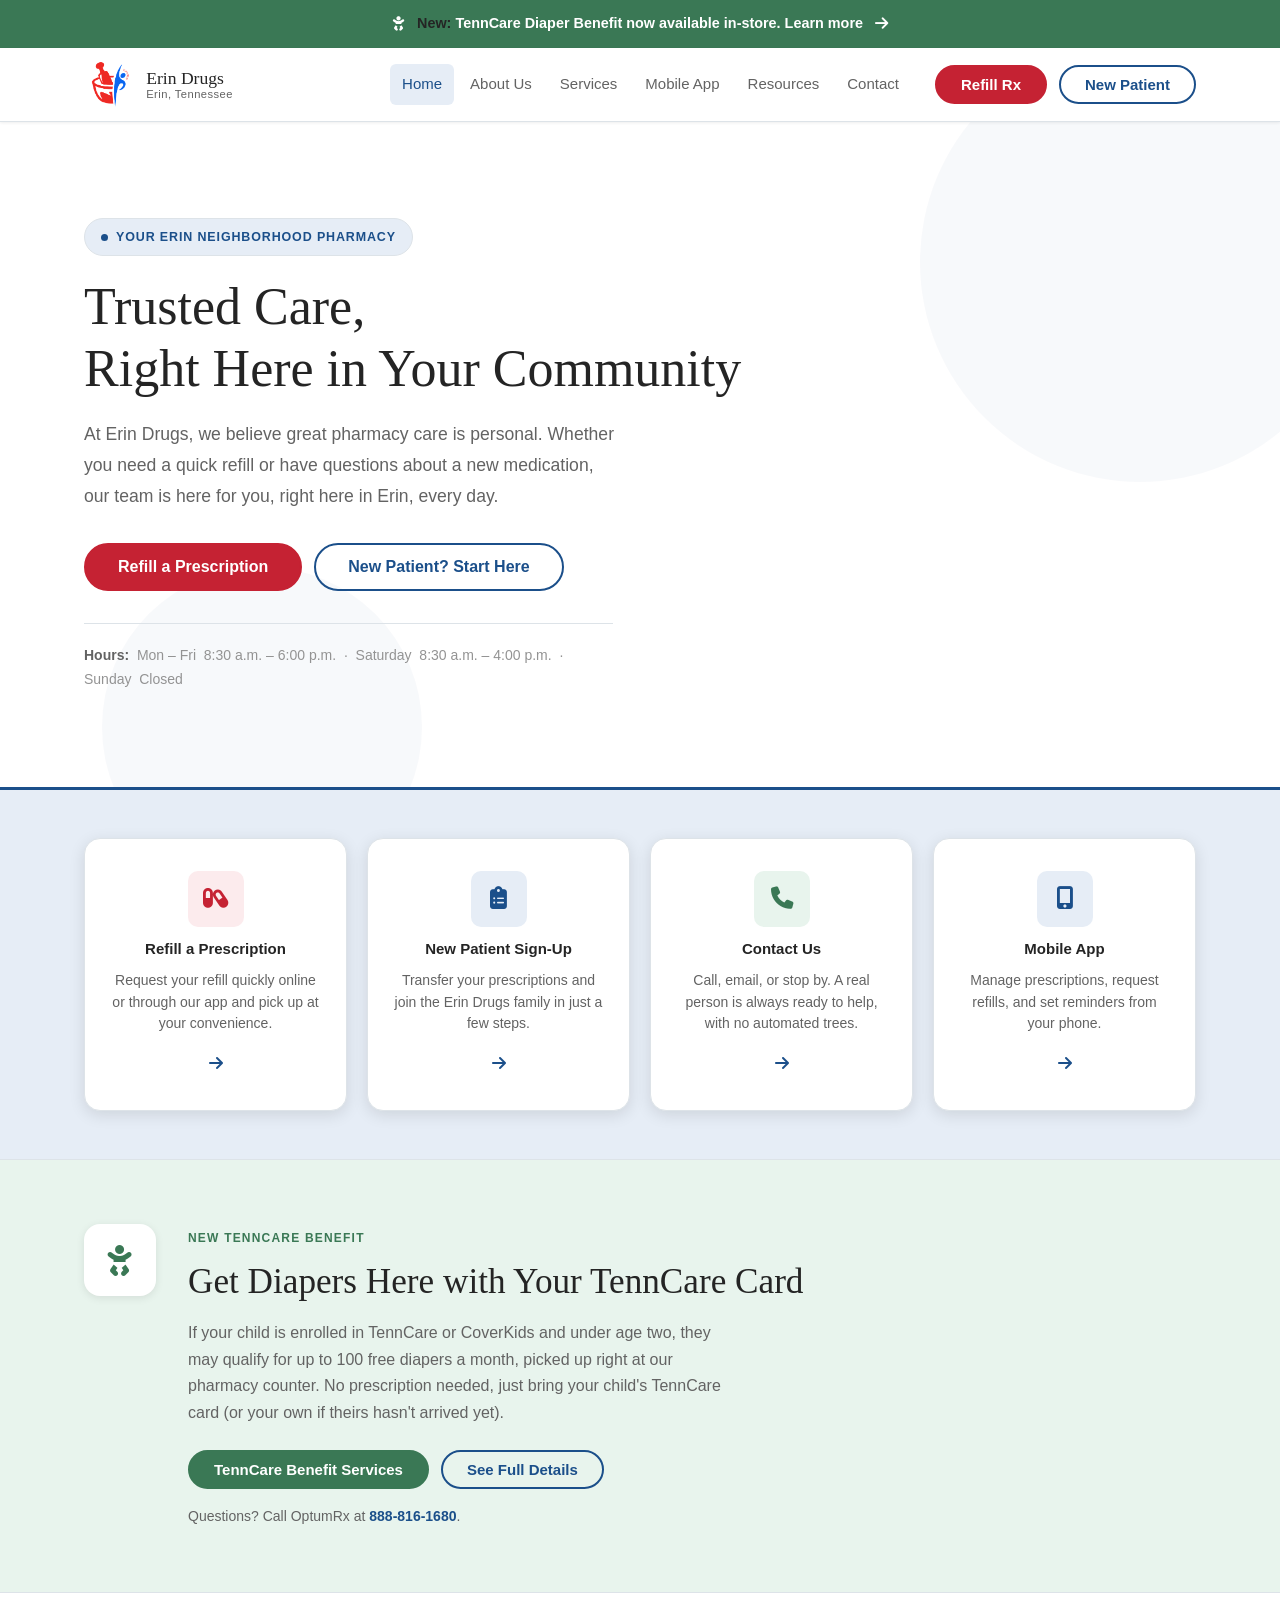
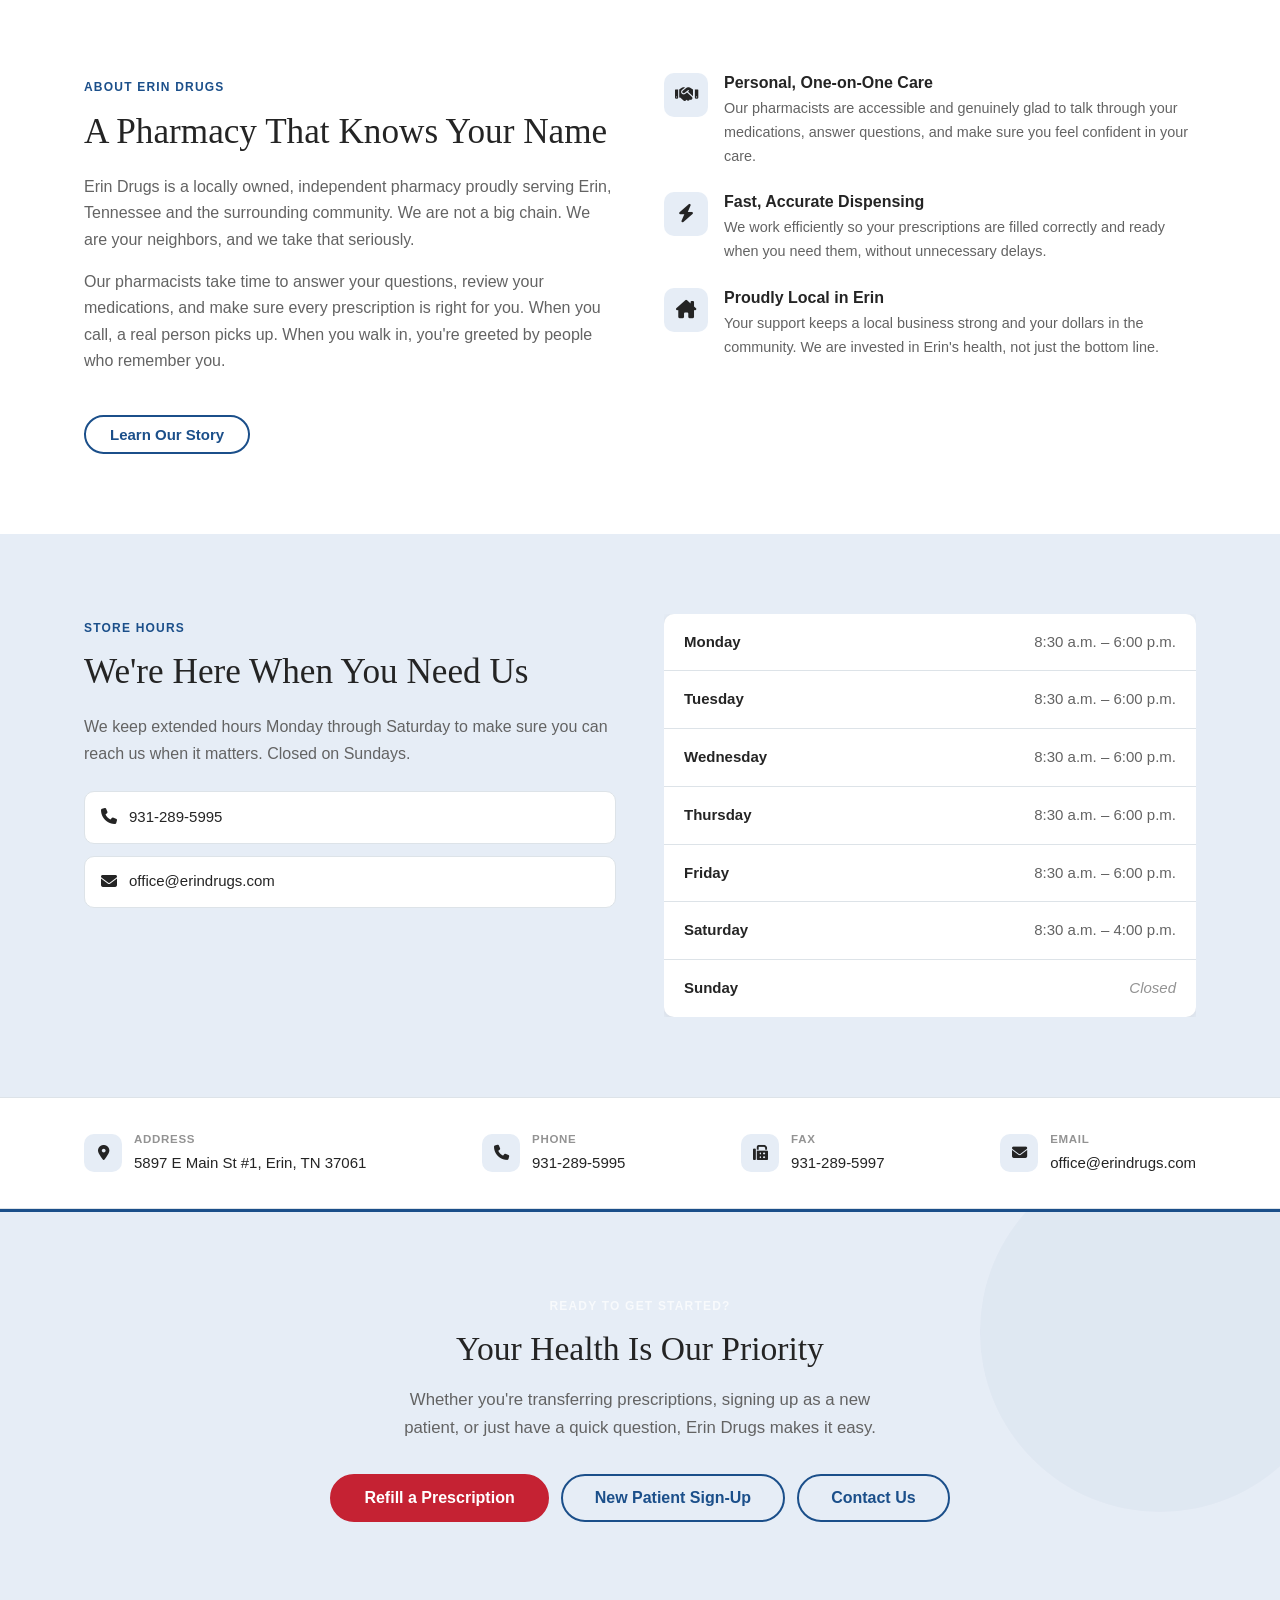
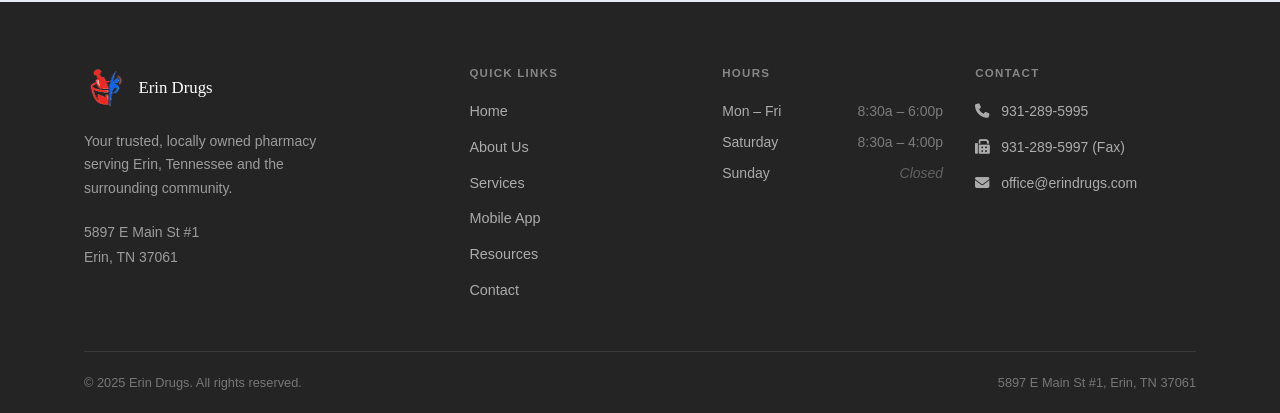
==== commit 7f6c8315: "Add TennCare Diaper Benefit announcement to home and resources pages Highlights the new TennCare Dia" ====
--- a/index.html
+++ b/index.html
@@ -11,6 +11,19 @@
 <body>
 
   <!-- ============================================================
+       ANNOUNCEMENT BAR
+       ============================================================ -->
+  <div class="announcement-bar">
+    <a href="resources.html#tenncare-diaper-benefit" class="announcement-bar-inner container">
+      <i class="fa-solid fa-baby" aria-hidden="true"></i>
+      <span><strong>New:</strong> TennCare Diaper Benefit now available in-store. Learn more</span>
+      <i class="fa-solid fa-arrow-right" aria-hidden="true"></i>
+    </a>
+  </div>
+  <!-- END ANNOUNCEMENT BAR -->
+
+
+  <!-- ============================================================
        SITE HEADER - repeated on every page
        ============================================================ -->
   <header class="site-header">
@@ -35,7 +48,7 @@
         </ul>
         <!-- These buttons are visible only in the mobile nav panel -->
         <div class="nav-mobile-actions">
-          <a href="https://portal.digitalpharmacist.com/?pharmacy_id=72386233-e318-42da-95c2-bdc05692a526" class="btn btn-accent btn-lg">Refill a Prescription</a>
+          <a href="contact.html" class="btn btn-accent btn-lg">Refill a Prescription</a>
           <!-- TODO: Replace # with your new patient registration URL -->
           <a href="contact.html" class="btn btn-outline btn-lg">New Patient Sign-Up</a>
         </div>
@@ -43,7 +56,7 @@
 
       <!-- Desktop action buttons -->
       <div class="header-actions">
-        <a href="https://portal.digitalpharmacist.com/?pharmacy_id=72386233-e318-42da-95c2-bdc05692a526" class="btn btn-accent">Refill Rx</a>
+        <a href="contact.html" class="btn btn-accent">Refill Rx</a>
         <!-- TODO: Replace # with your new patient registration URL -->
         <a href="contact.html" class="btn btn-outline">New Patient</a>
       </div>
@@ -94,7 +107,7 @@
           </p>
 
           <div class="hero-actions">
-            <a href="https://portal.digitalpharmacist.com/?pharmacy_id=72386233-e318-42da-95c2-bdc05692a526" class="btn btn-accent btn-lg">Refill a Prescription</a>
+            <a href="contact.html" class="btn btn-accent btn-lg">Refill a Prescription</a>
             <!-- TODO: Replace # with your new patient registration URL -->
             <a href="contact.html" class="btn btn-outline btn-lg">New Patient? Start Here</a>
           </div>
@@ -121,7 +134,7 @@
       <div class="container">
         <div class="action-cards">
 
-          <a href="https://portal.digitalpharmacist.com/?pharmacy_id=72386233-e318-42da-95c2-bdc05692a526" class="action-card">
+          <a href="contact.html" class="action-card">
             <div class="action-card-icon action-card-icon--accent" aria-hidden="true"><i class="fa-solid fa-capsules"></i></div>
             <h3>Refill a Prescription</h3>
             <p>Request your refill quickly online or through our app and pick up at your convenience.</p>
@@ -154,6 +167,46 @@
       </div>
     </section>
     <!-- END QUICK ACTION CARDS -->
+
+
+    <!-- ────────────────────────────────────────────────────────
+         TENNCARE DIAPER BENEFIT CALLOUT
+         ──────────────────────────────────────────────────────── -->
+    <section class="benefit-callout" aria-labelledby="benefit-callout-heading">
+      <div class="container benefit-callout-inner">
+
+        <div class="benefit-callout-icon" aria-hidden="true"><i class="fa-solid fa-baby"></i></div>
+
+        <div class="benefit-callout-body">
+          <span class="section-label section-label--green">New TennCare Benefit</span>
+          <h2 id="benefit-callout-heading">Get Diapers Here with Your TennCare Card</h2>
+          <p>
+            If your child is enrolled in TennCare or CoverKids and under age two, they may
+            qualify for up to 100 free diapers a month, picked up right at our pharmacy
+            counter. No prescription needed, just bring your child's TennCare card
+            (or your own if theirs hasn't arrived yet).
+          </p>
+          <div class="benefit-callout-actions">
+            <a
+              href="https://www.tn.gov/tenncare/members-applicants/benefits-services/diapers.html"
+              class="btn btn-green"
+              target="_blank"
+              rel="noopener"
+            >
+              TennCare Benefit Services
+            </a>
+            <a href="resources.html#tenncare-diaper-benefit" class="btn btn-outline">
+              See Full Details
+            </a>
+          </div>
+          <p class="benefit-callout-note">
+            Questions? Call OptumRx at <a href="tel:8888161680">888-816-1680</a>.
+          </p>
+        </div>
+
+      </div>
+    </section>
+    <!-- END TENNCARE DIAPER BENEFIT CALLOUT -->
 
 
     <!-- ────────────────────────────────────────────────────────
@@ -337,7 +390,7 @@
           have a quick question, Erin Drugs makes it easy.
         </p>
         <div class="btn-group">
-          <a href="https://portal.digitalpharmacist.com/?pharmacy_id=72386233-e318-42da-95c2-bdc05692a526" class="btn btn-accent btn-lg">Refill a Prescription</a>
+          <a href="contact.html" class="btn btn-accent btn-lg">Refill a Prescription</a>
           <!-- TODO: Replace # with your new patient registration URL -->
           <a href="contact.html" class="btn btn-outline btn-lg">New Patient Sign-Up</a>
           <a href="contact.html" class="btn btn-outline btn-lg">Contact Us</a>
--- a/styles.css
+++ b/styles.css
@@ -385,6 +385,20 @@
   color: var(--clr-primary-dark);
 }
 
+/* Green - used for the TennCare Diaper Benefit callout */
+.btn-green {
+  background-color: var(--clr-green);
+  border-color: var(--clr-green);
+  color: var(--clr-white);
+}
+
+.btn-green:hover {
+  background-color: #2E6044;
+  border-color: #2E6044;
+  color: var(--clr-white);
+  box-shadow: var(--sh-sm);
+}
+
 /* Ghost */
 .btn-ghost {
   background-color: transparent;
@@ -2205,3 +2219,197 @@
     height: 260px;
   }
 }
+
+/* Contact form status message */
+.form-status {
+  margin-top: 1rem;
+  padding: 0.85rem 1rem;
+  border-radius: 8px;
+  font-weight: 500;
+  font-size: 0.95rem;
+  line-height: 1.5;
+}
+.form-status--success {
+  background: #e7f5ec;
+  color: #1d6b3a;
+  border: 1px solid #b6e0c4;
+}
+.form-status--error {
+  background: #fdecea;
+  color: #b3261e;
+  border: 1px solid #f5c6c0;
+}
+
+
+/* ─── 29. Announcement Bar ──────────────────────────────────── */
+
+.announcement-bar {
+  background-color: var(--clr-green);
+}
+
+.announcement-bar-inner {
+  display: flex;
+  align-items: center;
+  justify-content: center;
+  flex-wrap: wrap;
+  gap: var(--sp-2) var(--sp-3);
+  padding: var(--sp-3) var(--sp-6);
+  color: var(--clr-white);
+  text-decoration: none;
+  font-size: 0.9rem;
+  font-weight: 600;
+  text-align: center;
+  transition: background-color var(--tr);
+}
+
+.announcement-bar-inner:hover {
+  background-color: var(--clr-primary-dark);
+  color: var(--clr-white);
+}
+
+.announcement-bar-inner i {
+  font-size: 0.95rem;
+}
+
+
+/* ─── 30. TennCare Diaper Benefit ───────────────────────────── */
+
+.benefit-highlight {
+  background-color: var(--clr-green-light);
+  border-top: 3px solid var(--clr-green);
+  border-bottom: 3px solid var(--clr-green);
+}
+
+.section-label--green {
+  color: var(--clr-green);
+}
+
+.benefit-cards {
+  display: grid;
+  grid-template-columns: repeat(auto-fit, minmax(220px, 1fr));
+  gap: var(--sp-5);
+  margin-top: var(--sp-8);
+}
+
+.benefit-card {
+  background-color: var(--clr-white);
+  border: 1px solid var(--clr-border);
+  border-radius: var(--r-lg);
+  padding: var(--sp-6);
+  transition: border-color var(--tr), box-shadow var(--tr);
+}
+
+.benefit-card:hover {
+  border-color: var(--clr-green);
+  box-shadow: var(--sh-sm);
+}
+
+.benefit-card-icon {
+  width: 44px;
+  height: 44px;
+  margin-bottom: var(--sp-4);
+  background-color: var(--clr-green-light);
+  color: var(--clr-green);
+  border-radius: var(--r);
+  display: flex;
+  align-items: center;
+  justify-content: center;
+  font-size: 1.15rem;
+}
+
+.benefit-card h4 {
+  margin-bottom: var(--sp-2);
+}
+
+.benefit-card p {
+  font-size: 0.9rem;
+  margin: 0;
+  max-width: none;
+}
+
+.benefit-cta-row {
+  display: flex;
+  align-items: center;
+  justify-content: space-between;
+  flex-wrap: wrap;
+  gap: var(--sp-4);
+  margin-top: var(--sp-8);
+  padding-top: var(--sp-6);
+  border-top: 1px solid rgba(58, 120, 85, 0.2);
+}
+
+.benefit-note {
+  font-size: 0.9375rem;
+  margin: 0;
+  max-width: none;
+}
+
+.benefit-note a {
+  font-weight: 600;
+}
+
+
+/* ─── 31. TennCare Diaper Benefit Callout (Front Page) ──────── */
+
+.benefit-callout {
+  background-color: var(--clr-green-light);
+  border-top: 1px solid var(--clr-border);
+  border-bottom: 1px solid var(--clr-border);
+  padding: var(--sp-16) 0;
+}
+
+.benefit-callout-inner {
+  display: flex;
+  align-items: flex-start;
+  gap: var(--sp-8);
+}
+
+.benefit-callout-icon {
+  width: 72px;
+  height: 72px;
+  flex-shrink: 0;
+  background-color: var(--clr-white);
+  color: var(--clr-green);
+  border-radius: var(--r-lg);
+  display: flex;
+  align-items: center;
+  justify-content: center;
+  font-size: 2rem;
+  box-shadow: var(--sh-sm);
+}
+
+.benefit-callout-body h2 {
+  margin-bottom: var(--sp-4);
+}
+
+.benefit-callout-body p {
+  max-width: 62ch;
+}
+
+.benefit-callout-actions {
+  display: flex;
+  flex-wrap: wrap;
+  gap: var(--sp-3);
+  margin: var(--sp-6) 0 var(--sp-4);
+}
+
+.benefit-callout-note {
+  font-size: 0.875rem;
+  color: var(--clr-text-muted);
+  margin: 0;
+}
+
+.benefit-callout-note a {
+  font-weight: 600;
+}
+
+@media (max-width: 640px) {
+  .benefit-callout-inner {
+    flex-direction: column;
+    align-items: flex-start;
+  }
+
+  .benefit-callout {
+    padding: var(--sp-12) 0;
+  }
+}
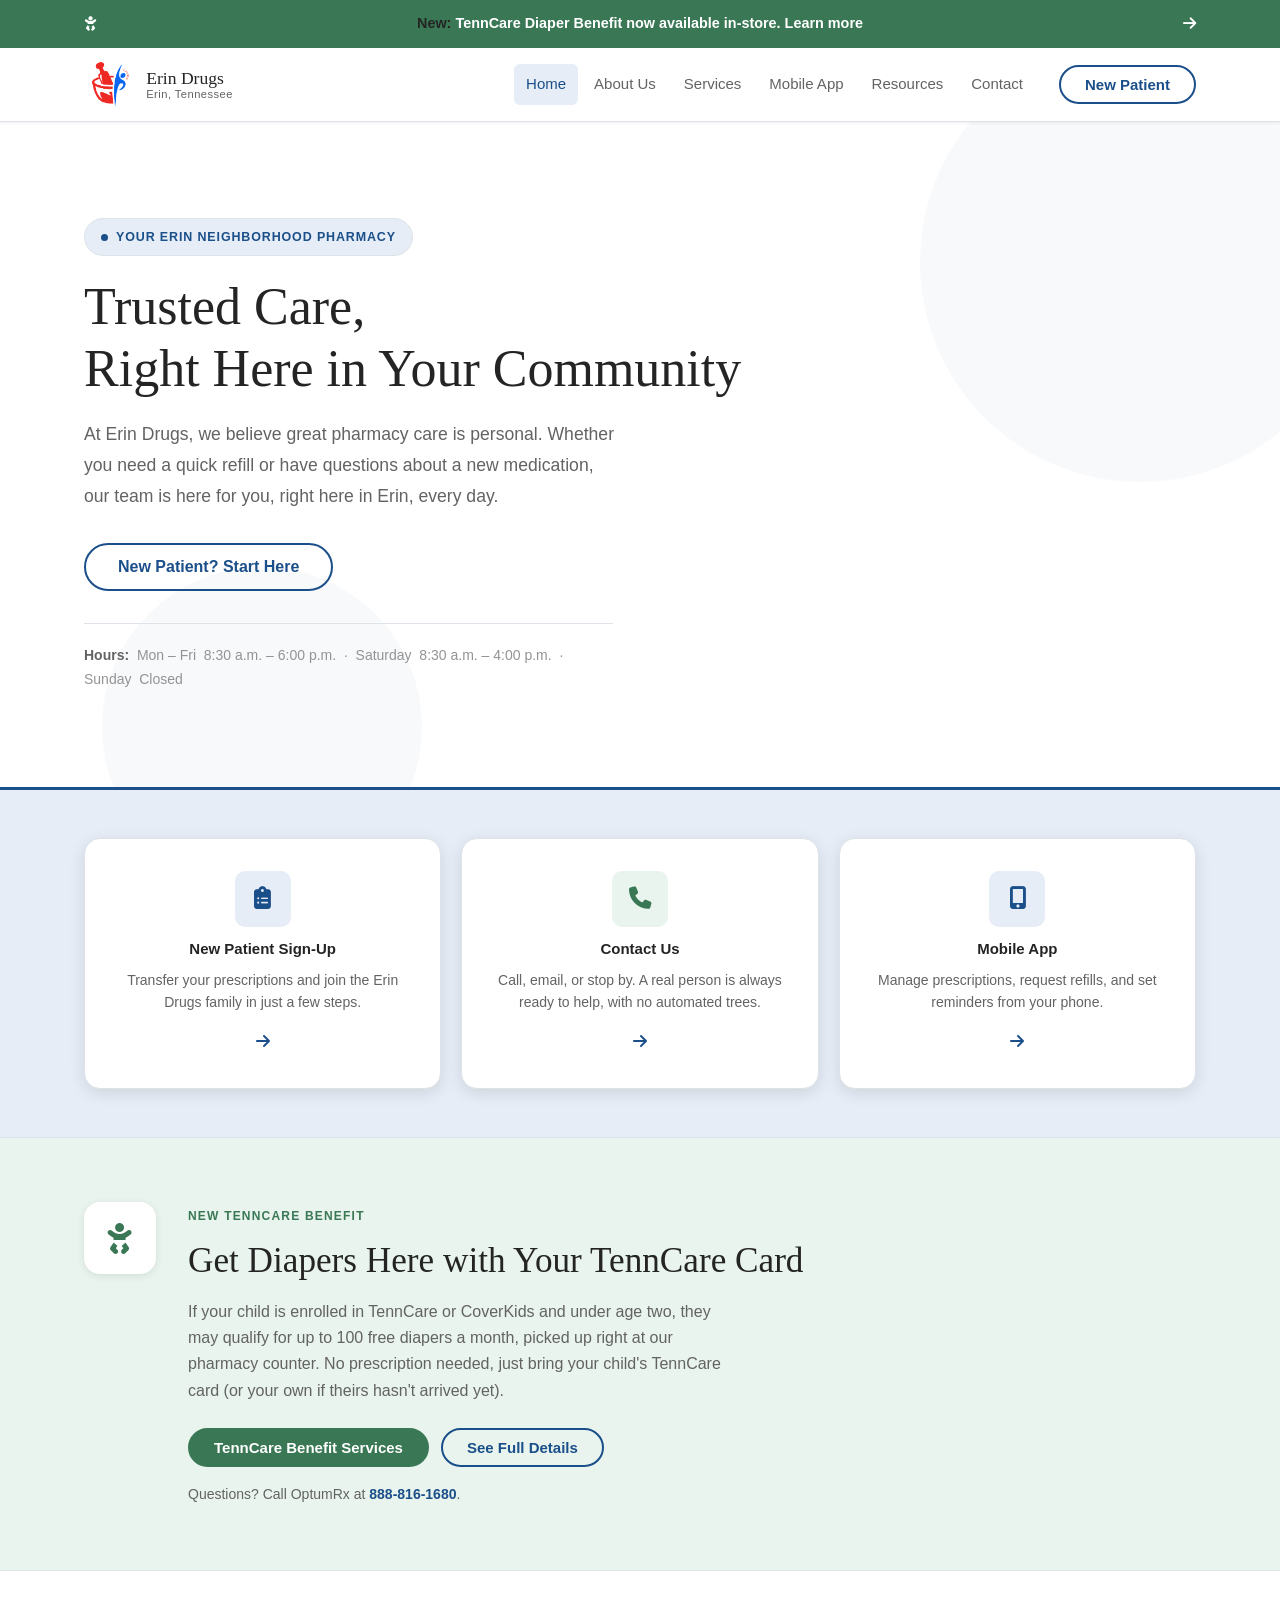
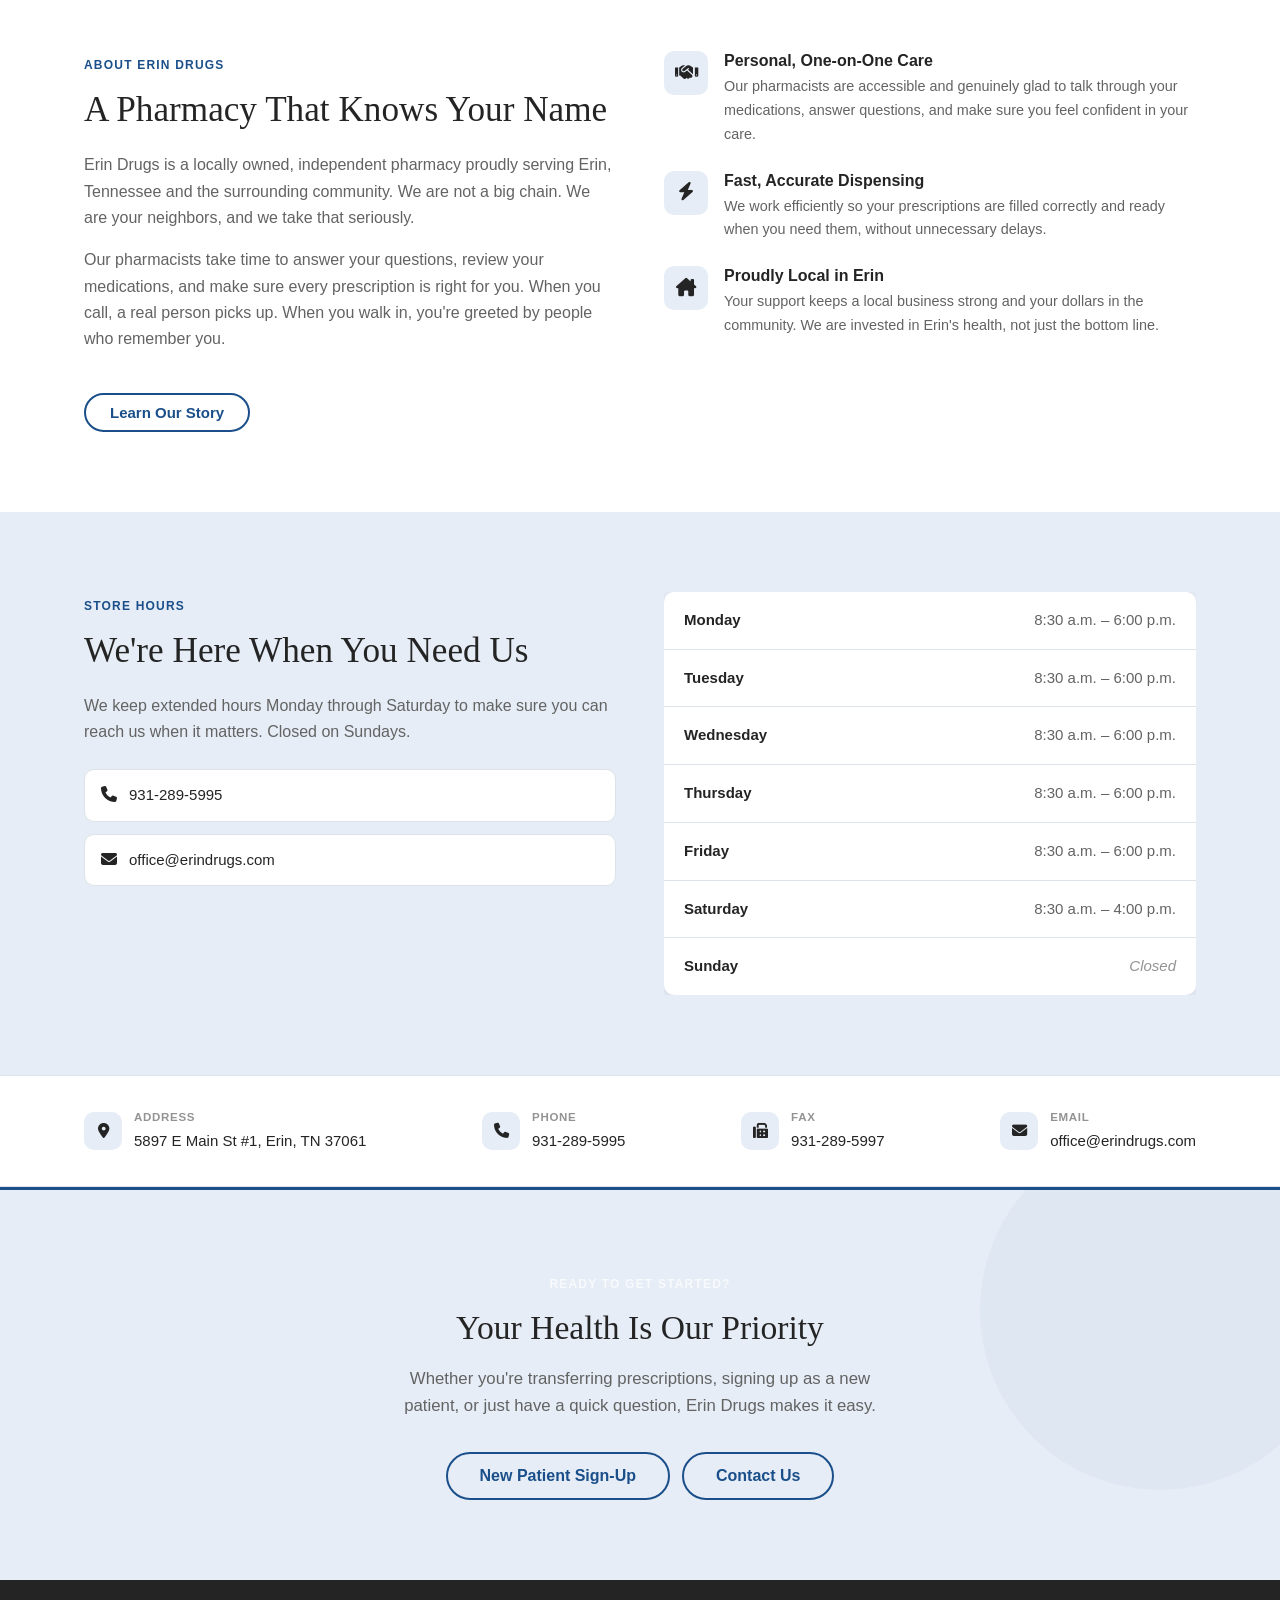
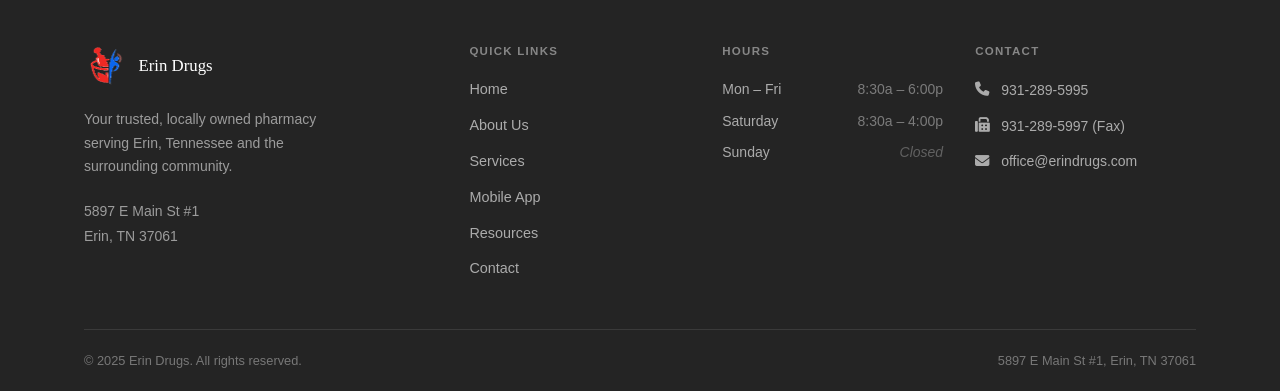
==== commit 94c6de24: "Remove online refill requests and rebuild New Patient form for HIPAA compliance Refill buttons route" ====
--- a/index.html
+++ b/index.html
@@ -48,17 +48,13 @@
         </ul>
         <!-- These buttons are visible only in the mobile nav panel -->
         <div class="nav-mobile-actions">
-          <a href="contact.html" class="btn btn-accent btn-lg">Refill a Prescription</a>
-          <!-- TODO: Replace # with your new patient registration URL -->
-          <a href="contact.html" class="btn btn-outline btn-lg">New Patient Sign-Up</a>
+          <a href="contact.html#new-patient-request" class="btn btn-outline btn-lg">New Patient Sign-Up</a>
         </div>
       </nav>
 
       <!-- Desktop action buttons -->
       <div class="header-actions">
-        <a href="contact.html" class="btn btn-accent">Refill Rx</a>
-        <!-- TODO: Replace # with your new patient registration URL -->
-        <a href="contact.html" class="btn btn-outline">New Patient</a>
+        <a href="contact.html#new-patient-request" class="btn btn-outline">New Patient</a>
       </div>
 
       <button
@@ -107,9 +103,7 @@
           </p>
 
           <div class="hero-actions">
-            <a href="contact.html" class="btn btn-accent btn-lg">Refill a Prescription</a>
-            <!-- TODO: Replace # with your new patient registration URL -->
-            <a href="contact.html" class="btn btn-outline btn-lg">New Patient? Start Here</a>
+            <a href="contact.html#new-patient-request" class="btn btn-outline btn-lg">New Patient? Start Here</a>
           </div>
 
           <p class="hero-note">
@@ -134,14 +128,6 @@
       <div class="container">
         <div class="action-cards">
 
-          <a href="contact.html" class="action-card">
-            <div class="action-card-icon action-card-icon--accent" aria-hidden="true"><i class="fa-solid fa-capsules"></i></div>
-            <h3>Refill a Prescription</h3>
-            <p>Request your refill quickly online or through our app and pick up at your convenience.</p>
-            <span class="action-card-arrow" aria-hidden="true"><i class="fa-solid fa-arrow-right"></i></span>
-          </a>
-
-          <!-- TODO: Replace # with your new patient registration URL -->
           <a href="contact.html" class="action-card">
             <div class="action-card-icon action-card-icon--primary" aria-hidden="true"><i class="fa-solid fa-clipboard-list"></i></div>
             <h3>New Patient Sign-Up</h3>
@@ -390,9 +376,7 @@
           have a quick question, Erin Drugs makes it easy.
         </p>
         <div class="btn-group">
-          <a href="contact.html" class="btn btn-accent btn-lg">Refill a Prescription</a>
-          <!-- TODO: Replace # with your new patient registration URL -->
-          <a href="contact.html" class="btn btn-outline btn-lg">New Patient Sign-Up</a>
+          <a href="contact.html#new-patient-request" class="btn btn-outline btn-lg">New Patient Sign-Up</a>
           <a href="contact.html" class="btn btn-outline btn-lg">Contact Us</a>
         </div>
       </div>
--- a/styles.css
+++ b/styles.css
@@ -695,7 +695,7 @@
 
 .action-cards {
   display: grid;
-  grid-template-columns: repeat(4, 1fr);
+  grid-template-columns: repeat(3, 1fr);
   gap: var(--sp-5);
 }
 
@@ -1613,6 +1613,12 @@
   grid-template-columns: 1fr 1.5fr;
   gap: var(--sp-10);
   align-items: start;
+}
+
+.contact-forms-stack {
+  display: flex;
+  flex-direction: column;
+  gap: var(--sp-8);
 }
 
 .contact-info-block {
@@ -2080,7 +2086,7 @@
 
   /* Grid collapsing */
   .action-cards {
-    grid-template-columns: repeat(2, 1fr);
+    grid-template-columns: repeat(3, 1fr);
   }
 
   .welcome-grid,
@@ -2089,6 +2095,17 @@
   .app-intro-grid,
   .contact-page-grid {
     grid-template-columns: 1fr;
+  }
+
+  .benefit-callout-inner {
+    flex-direction: column;
+    gap: var(--sp-5);
+  }
+
+  .benefit-callout-icon {
+    width: 56px;
+    height: 56px;
+    font-size: 1.5rem;
   }
 
   .grid-2 {
@@ -2267,8 +2284,26 @@
   color: var(--clr-white);
 }
 
+.announcement-bar-inner span {
+  min-width: 0;
+  flex: 1 1 auto;
+}
+
 .announcement-bar-inner i {
   font-size: 0.95rem;
+  flex-shrink: 0;
+}
+
+@media (max-width: 640px) {
+  .announcement-bar-inner {
+    font-size: 0.8rem;
+    padding: var(--sp-2) var(--sp-4);
+    gap: var(--sp-2);
+  }
+
+  .announcement-bar-inner .fa-arrow-right {
+    display: none;
+  }
 }
 
 
